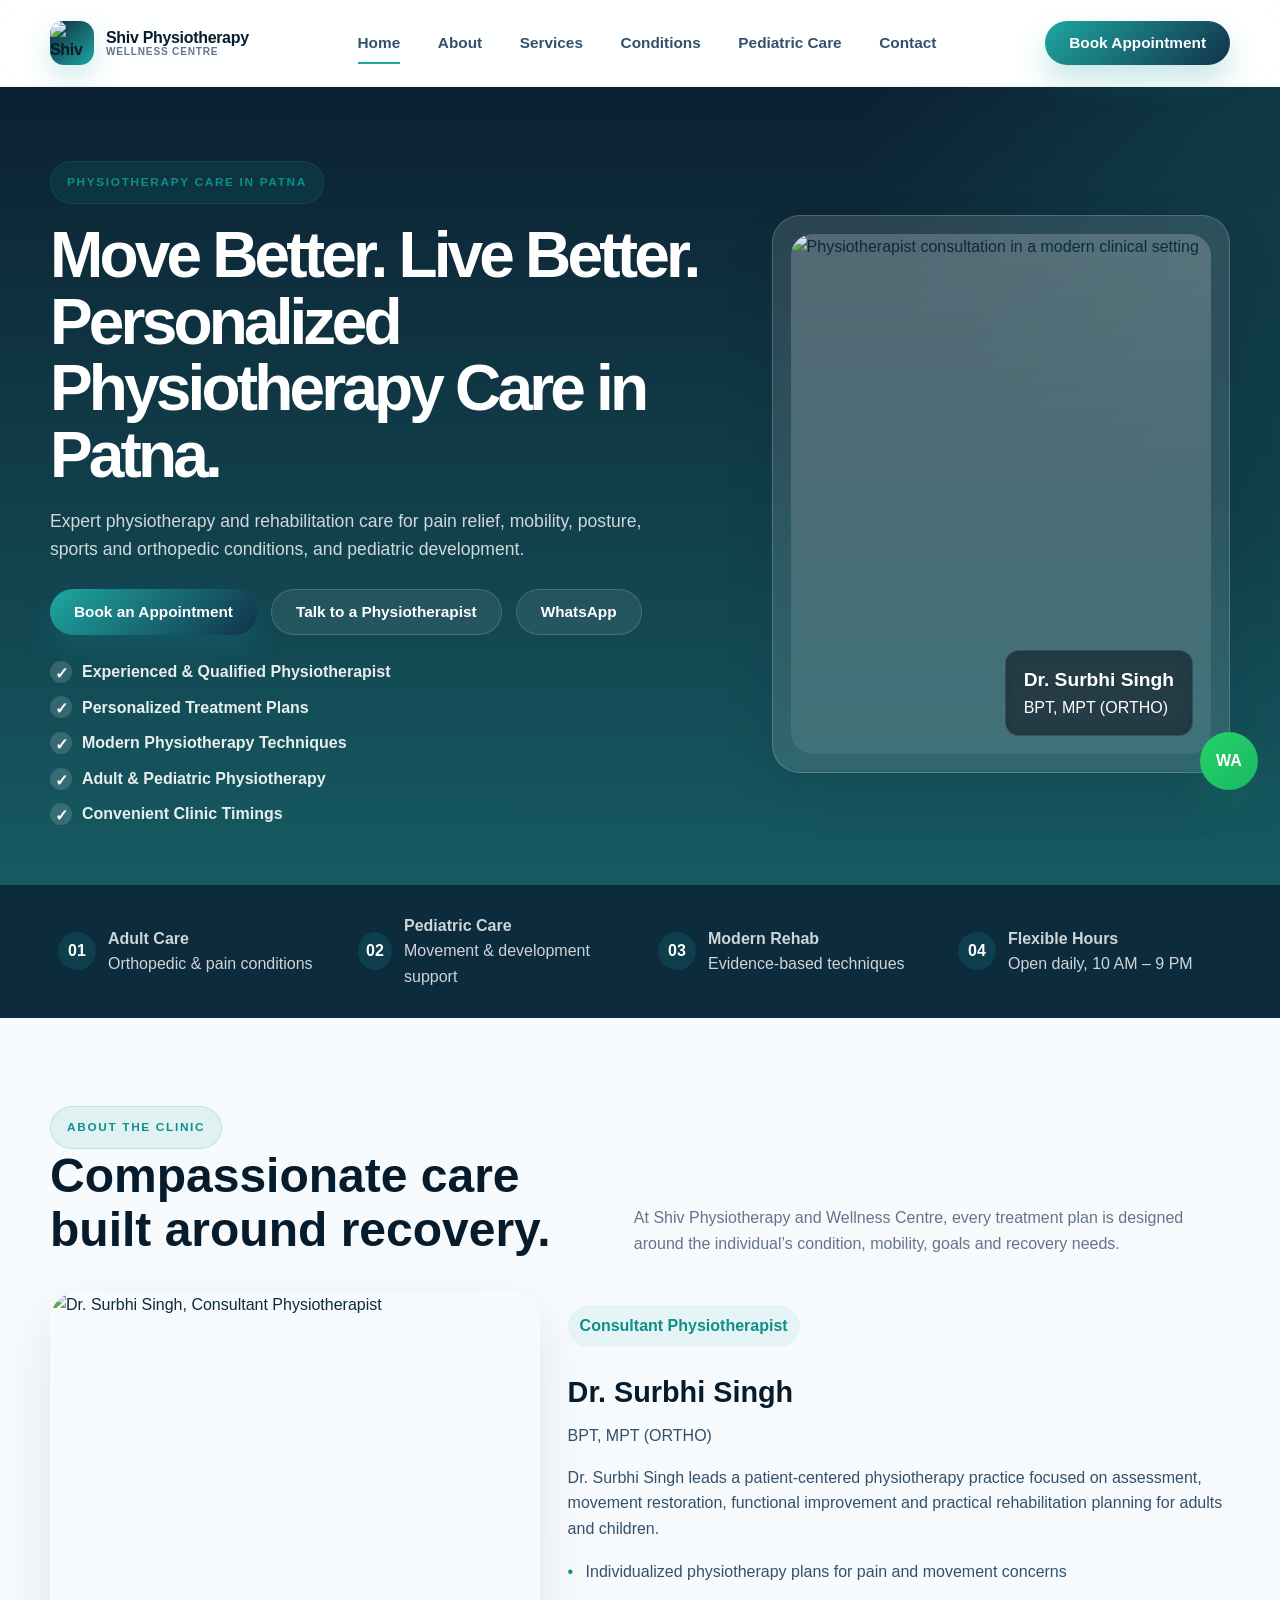
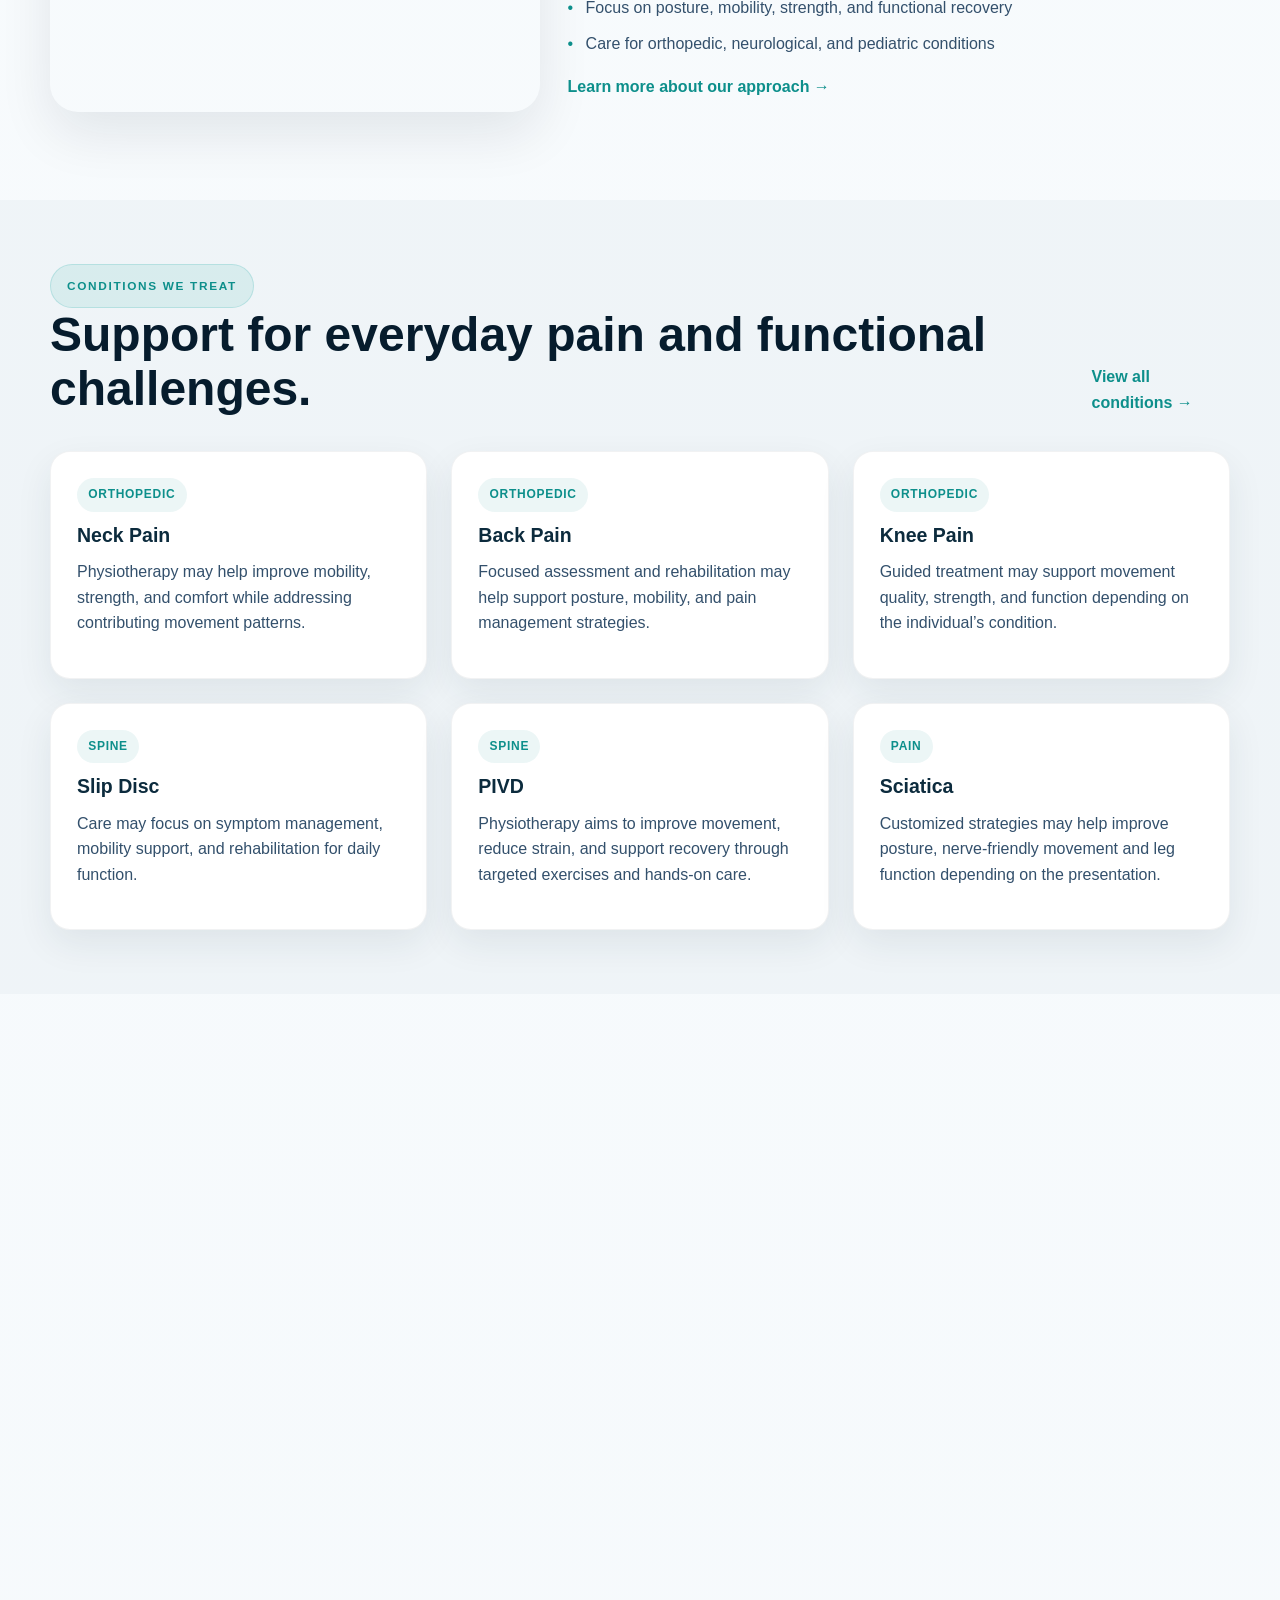
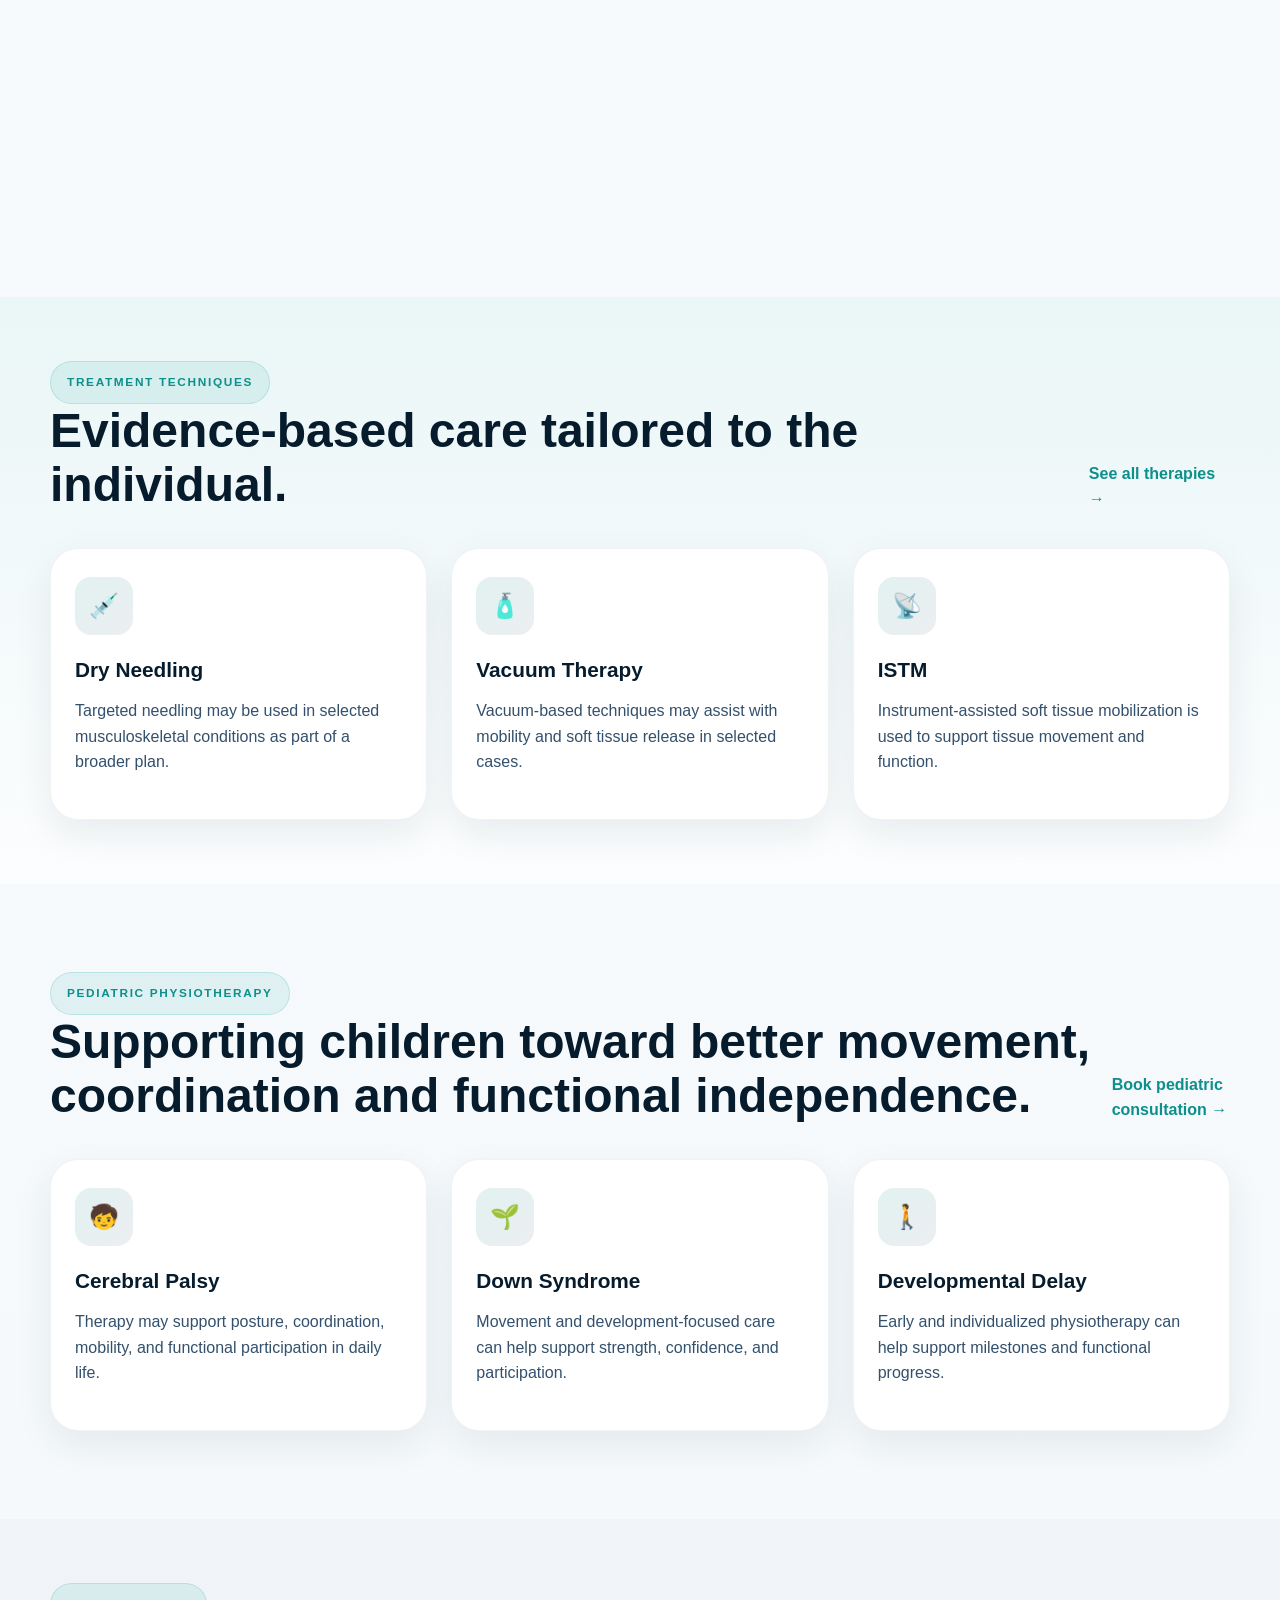
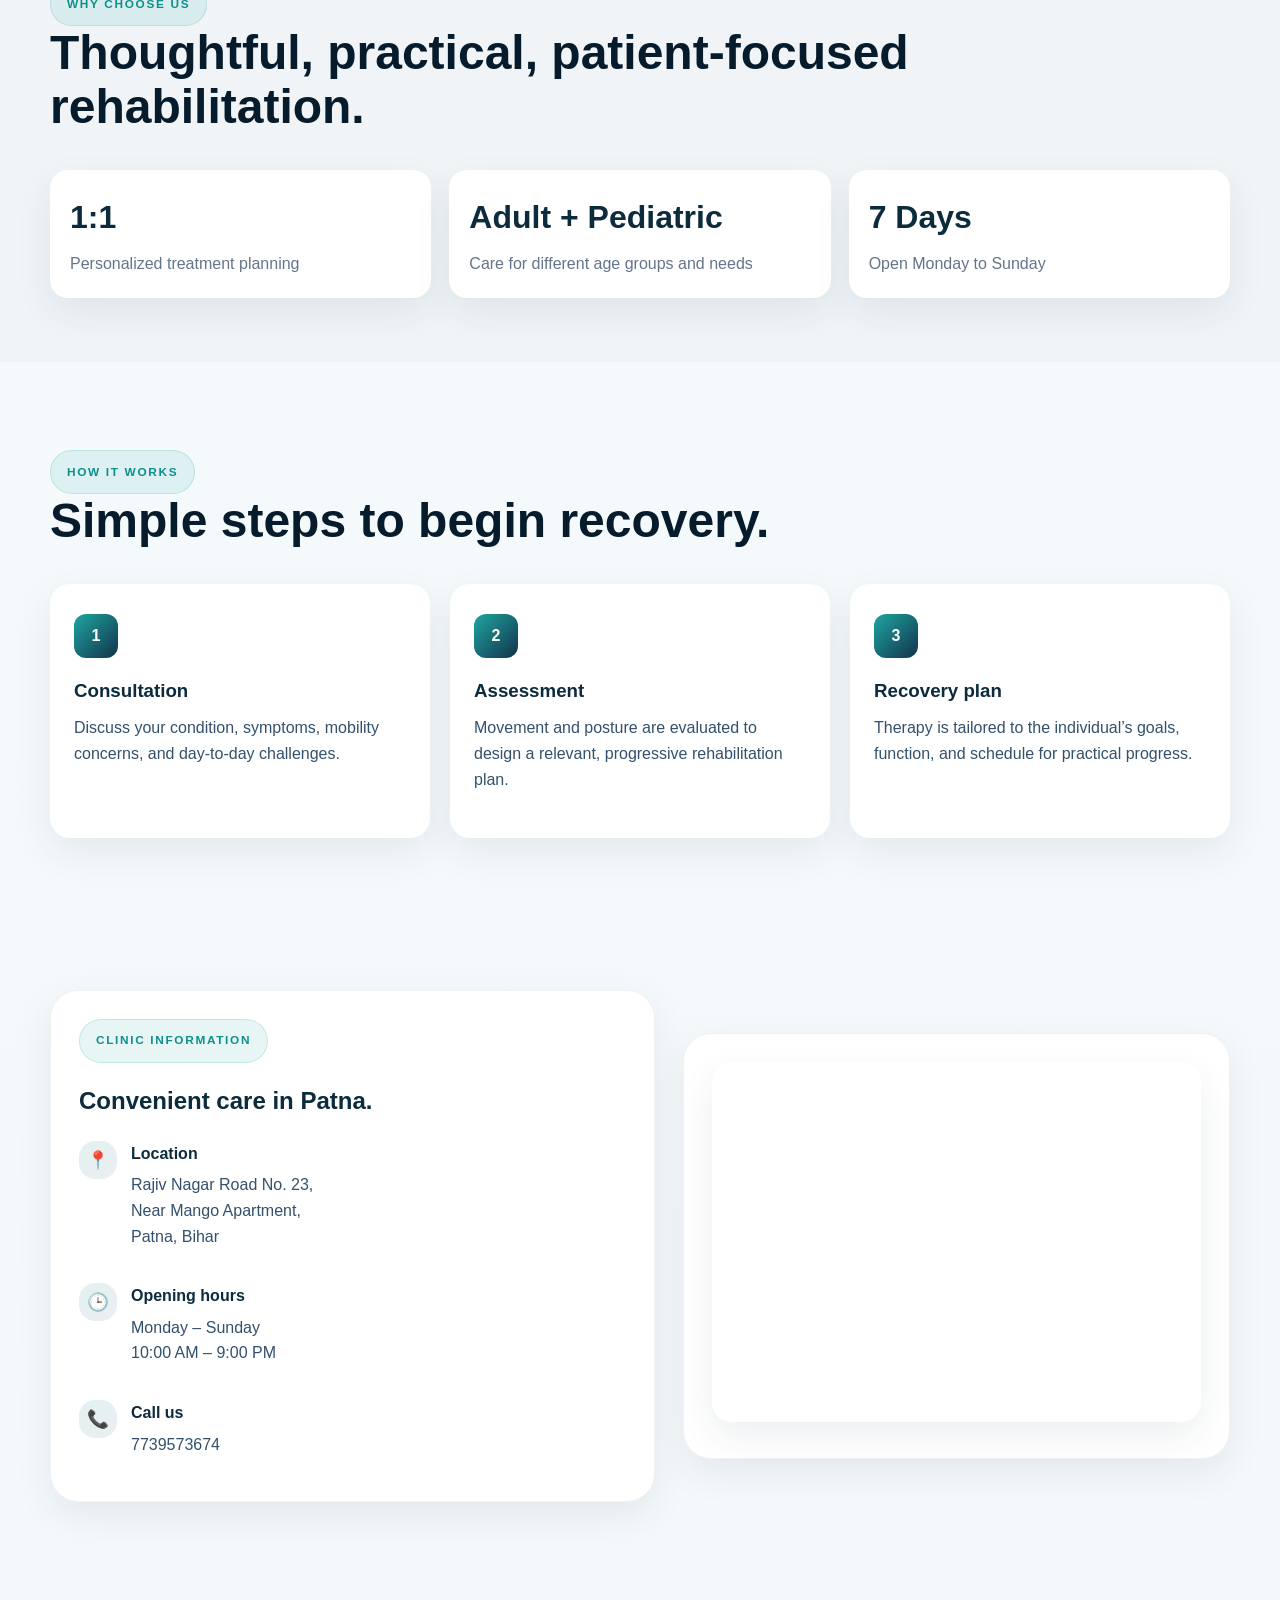
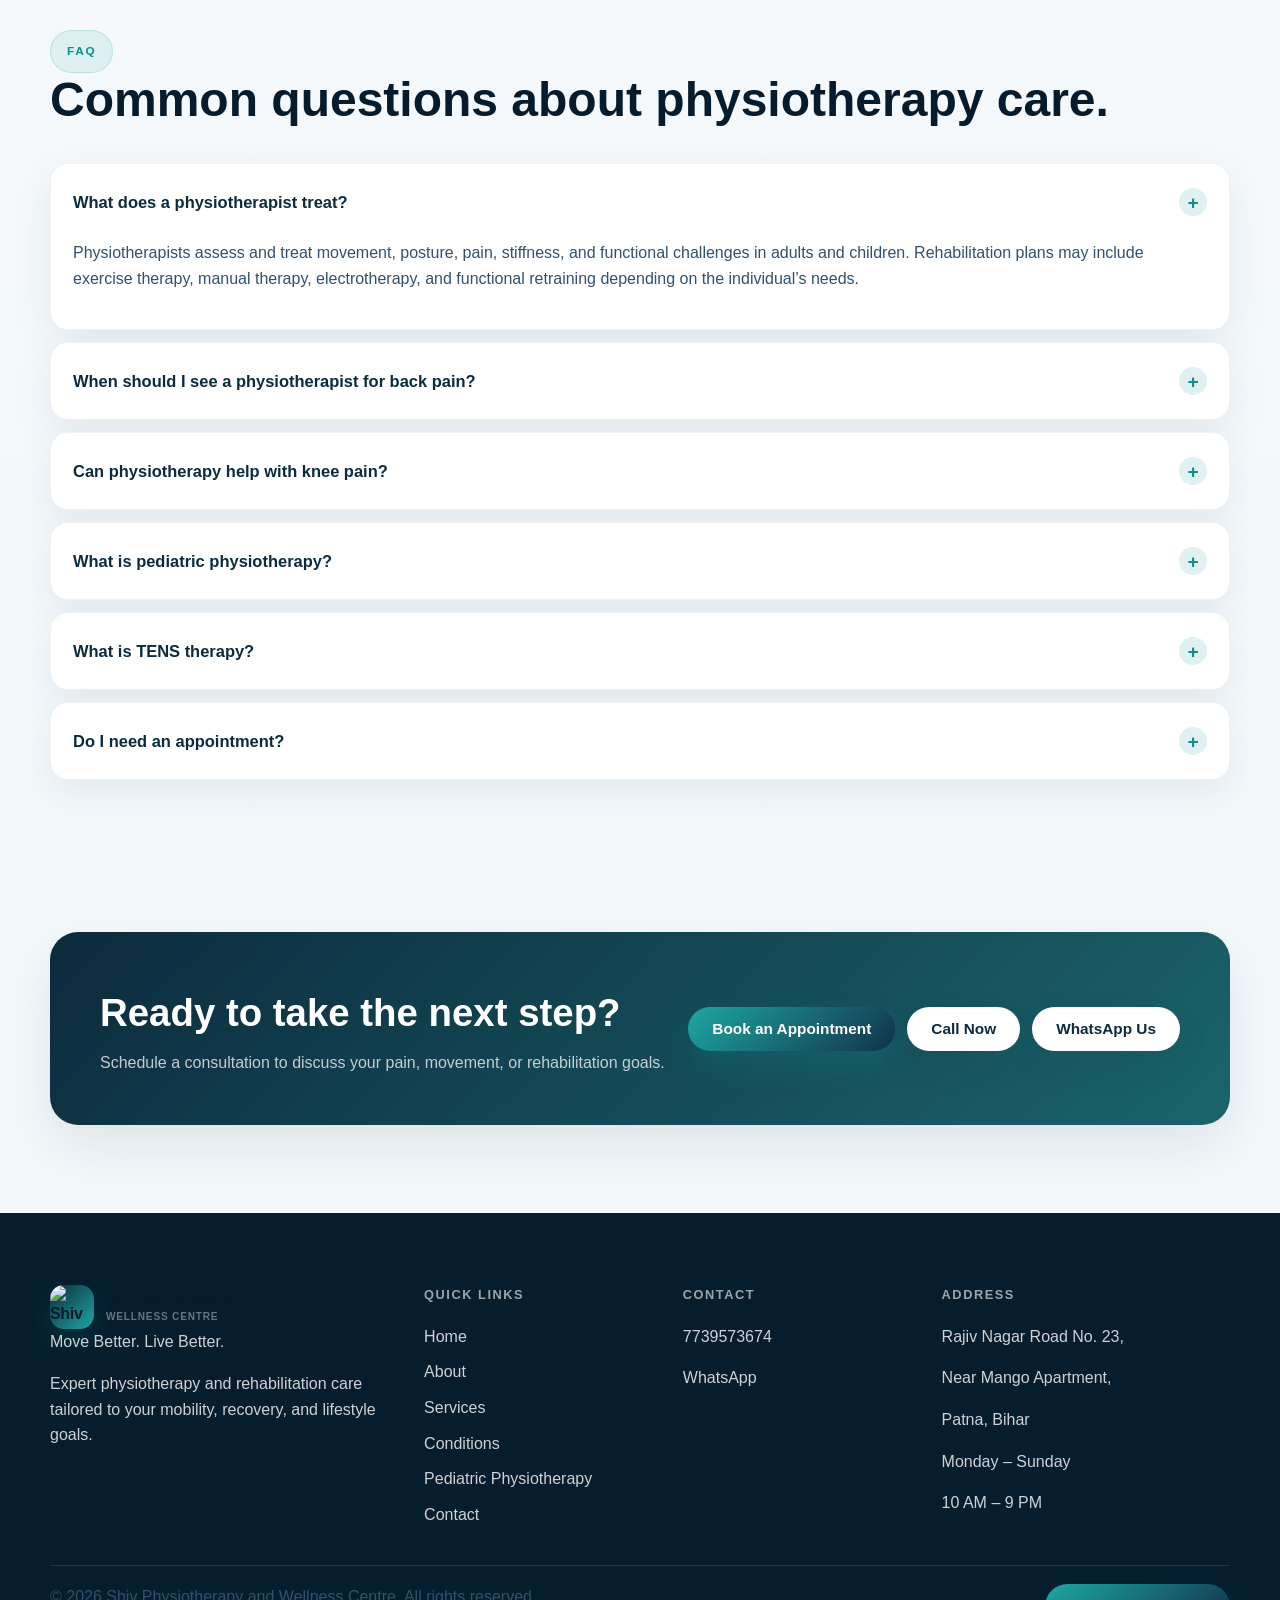
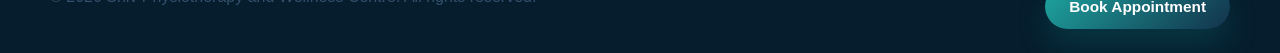
==== index.html @ 8a75f355 "done" ====
<!doctype html>
<html lang="en">
  <head>
    <meta charset="UTF-8" />
    <meta name="viewport" content="width=device-width, initial-scale=1.0" />
    <title>Shiv Physiotherapy and Wellness Centre | Physiotherapist in Patna</title>
    <meta name="description" content="Shiv Physiotherapy and Wellness Centre in Patna offers expert physiotherapy care for pain relief, mobility, posture, orthopedic and pediatric rehabilitation with personalized treatment plans." />
    <meta name="keywords" content="Physiotherapist in Patna, physiotherapy clinic in Patna, physiotherapist near Rajiv Nagar Patna, physiotherapy treatment in Patna, back pain physiotherapy Patna, neck pain physiotherapy Patna, knee pain physiotherapy Patna, pediatric physiotherapy Patna" />
    <link rel="canonical" href="https://shivphysiotherapypatna.com/" />
    <meta property="og:type" content="website" />
    <meta property="og:title" content="Shiv Physiotherapy and Wellness Centre | Physiotherapist in Patna" />
    <meta property="og:description" content="Expert physiotherapy and rehabilitation care for pain relief, mobility, posture, sports and orthopedic conditions, and pediatric development in Patna." />
    <meta property="og:url" content="https://shivphysiotherapypatna.com/" />
    <meta property="og:image" content="https://images.unsplash.com/photo-1576091160550-2173dba999ef?auto=format&fit=crop&w=1200&q=80" />
    <meta name="twitter:card" content="summary_large_image" />
    <meta name="twitter:title" content="Shiv Physiotherapy and Wellness Centre | Physiotherapist in Patna" />
    <meta name="twitter:description" content="Personalized physiotherapy and rehabilitation care for adult and pediatric patients in Patna." />
    <meta name="twitter:image" content="https://images.unsplash.com/photo-1576091160550-2173dba999ef?auto=format&fit=crop&w=1200&q=80" />
    <meta name="robots" content="index, follow" />
    <link rel="stylesheet" href="styles.css" />
  </head>
  <body>
    <header class="site-header">
      <div class="container nav">
        <a href="/" class="brand" aria-label="Shiv Physiotherapy and Wellness Centre home">
          <img src="http://127.0.0.1:8000/images/logo.png" alt="Shiv Physiotherapy and Wellness Centre logo" class="brand-mark" />
          <span class="brand-text">
            <span>Shiv Physiotherapy</span>
            <small>Wellness Centre</small>
          </span>
        </a>

        <nav class="main-nav" aria-label="Main navigation">
          <a href="/" class="nav-link active">Home</a>
          <a href="/about.html" class="nav-link">About</a>
          <a href="/services.html" class="nav-link">Services</a>
          <a href="/conditions.html" class="nav-link">Conditions</a>
          <a href="/pediatric-physiotherapy.html" class="nav-link">Pediatric Care</a>
          <a href="/contact.html" class="nav-link">Contact</a>
        </nav>

        <div class="nav-actions">
          <a class="btn btn-primary" href="/book-appointment.html">Book Appointment</a>
          <button class="nav-toggle" type="button" aria-label="Toggle menu" aria-expanded="false">☰</button>
        </div>
      </div>
    </header>

    <main>
      <section class="hero" aria-label="Hero section">
        <div class="container hero-inner">
          <div class="hero-copy reveal">
            <span class="eyebrow">Physiotherapy care in Patna</span>
            <h1>Move Better. Live Better.<br />Personalized Physiotherapy Care in Patna.</h1>
            <p>Expert physiotherapy and rehabilitation care for pain relief, mobility, posture, sports and orthopedic conditions, and pediatric development.</p>
            <div class="hero-actions">
              <a class="btn btn-primary" href="/book-appointment.html">Book an Appointment</a>
              <a class="btn btn-secondary" href="tel:+917739573674">Talk to a Physiotherapist</a>
              <a class="btn btn-secondary" href="https://wa.me/917739573674?text=Hello%2C%20I%20would%20like%20to%20book%20a%20physiotherapy%20appointment%20at%20Shiv%20Physiotherapy%20and%20Wellness%20Centre." target="_blank" rel="noreferrer">WhatsApp</a>
            </div>

            <div class="check-list" aria-label="Practice benefits">
              <div class="check-item">Experienced &amp; Qualified Physiotherapist</div>
              <div class="check-item">Personalized Treatment Plans</div>
              <div class="check-item">Modern Physiotherapy Techniques</div>
              <div class="check-item">Adult &amp; Pediatric Physiotherapy</div>
              <div class="check-item">Convenient Clinic Timings</div>
            </div>
          </div>

          <div class="hero-card reveal">
            <div class="doctor-visual">
              <img src="http://127.0.0.1:8000/images/dr-surbhi-singh.png" alt="Physiotherapist consultation in a modern clinical setting" />
              <div class="glass-badge">
                <strong>Dr. Surbhi Singh</strong>
                <span>BPT, MPT (ORTHO)</span>
              </div>
            </div>
          </div>
        </div>
      </section>

      <div class="feature-strip">
        <div class="container feature-strip-inner">
          <div class="feature-box">
            <div class="icon">01</div>
            <div><strong>Adult Care</strong><br />Orthopedic &amp; pain conditions</div>
          </div>
          <div class="feature-box">
            <div class="icon">02</div>
            <div><strong>Pediatric Care</strong><br />Movement &amp; development support</div>
          </div>
          <div class="feature-box">
            <div class="icon">03</div>
            <div><strong>Modern Rehab</strong><br />Evidence-based techniques</div>
          </div>
          <div class="feature-box">
            <div class="icon">04</div>
            <div><strong>Flexible Hours</strong><br />Open daily, 10 AM – 9 PM</div>
          </div>
        </div>
      </div>

      <section class="section">
        <div class="container">
          <div class="section-head reveal">
            <div>
              <span class="eyebrow">About the clinic</span>
              <h2>Compassionate care built around recovery.</h2>
            </div>
            <p>At Shiv Physiotherapy and Wellness Centre, every treatment plan is designed around the individual’s condition, mobility, goals and recovery needs.</p>
          </div>

          <div class="doctor-brief reveal">
            <div class="doctor-photo">
              <img src="http://127.0.0.1:8000/images/shurbhi.jpeg?auto=format&fit=crop&w=900&q=80" alt="Dr. Surbhi Singh, Consultant Physiotherapist" />
            </div>
            <div class="doctor-copy">
              <span class="cred-pill">Consultant Physiotherapist</span>
              <h3>Dr. Surbhi Singh</h3>
              <p>BPT, MPT (ORTHO)</p>
              <p>Dr. Surbhi Singh leads a patient-centered physiotherapy practice focused on assessment, movement restoration, functional improvement and practical rehabilitation planning for adults and children.</p>
              <ul class="meta-list">
                <li>Individualized physiotherapy plans for pain and movement concerns</li>
                <li>Focus on posture, mobility, strength, and functional recovery</li>
                <li>Care for orthopedic, neurological, and pediatric conditions</li>
              </ul>
              <a class="inline-cta" href="/about.html">Learn more about our approach →</a>
            </div>
          </div>
        </div>
      </section>

      <section class="section-sm" style="background: rgba(233, 241, 245, 0.55);">
        <div class="container">
          <div class="section-head reveal">
            <div>
              <span class="eyebrow">Conditions we treat</span>
              <h2>Support for everyday pain and functional challenges.</h2>
            </div>
            <a class="inline-cta" href="/conditions.html">View all conditions →</a>
          </div>

          <div class="condition-grid reveal">
            <article class="condition-card">
              <span class="tag">Orthopedic</span>
              <h3>Neck Pain</h3>
              <p>Physiotherapy may help improve mobility, strength, and comfort while addressing contributing movement patterns.</p>
            </article>
            <article class="condition-card">
              <span class="tag">Orthopedic</span>
              <h3>Back Pain</h3>
              <p>Focused assessment and rehabilitation may help support posture, mobility, and pain management strategies.</p>
            </article>
            <article class="condition-card">
              <span class="tag">Orthopedic</span>
              <h3>Knee Pain</h3>
              <p>Guided treatment may support movement quality, strength, and function depending on the individual’s condition.</p>
            </article>
            <article class="condition-card">
              <span class="tag">Spine</span>
              <h3>Slip Disc</h3>
              <p>Care may focus on symptom management, mobility support, and rehabilitation for daily function.</p>
            </article>
            <article class="condition-card">
              <span class="tag">Spine</span>
              <h3>PIVD</h3>
              <p>Physiotherapy aims to improve movement, reduce strain, and support recovery through targeted exercises and hands-on care.</p>
            </article>
            <article class="condition-card">
              <span class="tag">Pain</span>
              <h3>Sciatica</h3>
              <p>Customized strategies may help improve posture, nerve-friendly movement and leg function depending on the presentation.</p>
            </article>
          </div>
        </div>
      </section>

      <section class="section">
        <div class="container">
          <div class="section-head reveal">
            <div>
              <span class="eyebrow">Our services</span>
              <h2>Restorative treatment for better movement.</h2>
            </div>
            <a class="inline-cta" href="/services.html">Explore services →</a>
          </div>

          <div class="service-grid reveal">
            <article class="card">
              <div class="icon-box">👐</div>
              <h3>Manual Therapy</h3>
              <p>Hands-on techniques to support mobility, tissue quality, and movement comfort.</p>
              <a class="inline-cta" href="/book-appointment.html">Book Appointment →</a>
            </article>
            <article class="card">
              <div class="icon-box">⚡</div>
              <h3>Electro Therapy</h3>
              <p>Therapeutic electrical stimulation may be used to support muscle activation and recovery planning.</p>
              <a class="inline-cta" href="/book-appointment.html">Book Appointment →</a>
            </article>
            <article class="card">
              <div class="icon-box">🔁</div>
              <h3>TENS</h3>
              <p>Transcutaneous electrical nerve stimulation may be used as part of pain management strategies.</p>
              <a class="inline-cta" href="/book-appointment.html">Book Appointment →</a>
            </article>
            <article class="card">
              <div class="icon-box">🌊</div>
              <h3>Ultrasound Therapy</h3>
              <p>Therapeutic ultrasound is used to support soft tissue healing and mobility in selected cases.</p>
              <a class="inline-cta" href="/book-appointment.html">Book Appointment →</a>
            </article>
            <article class="card">
              <div class="icon-box">🩺</div>
              <h3>Cupping Therapy</h3>
              <p>Traditional therapy may be incorporated where appropriate as part of rehabilitation.</p>
              <a class="inline-cta" href="/book-appointment.html">Book Appointment →</a>
            </article>
            <article class="card">
              <div class="icon-box">🩹</div>
              <h3>Taping</h3>
              <p>Kinesiology or supportive taping may assist with movement control and postural support.</p>
              <a class="inline-cta" href="/book-appointment.html">Book Appointment →</a>
            </article>
          </div>
        </div>
      </section>

      <section class="section-sm" style="background: linear-gradient(180deg, rgba(204, 236, 232, 0.28), rgba(255,255,255,0.7));">
        <div class="container">
          <div class="section-head reveal">
            <div>
              <span class="eyebrow">Treatment techniques</span>
              <h2>Evidence-based care tailored to the individual.</h2>
            </div>
            <a class="inline-cta" href="/treatments.html">See all therapies →</a>
          </div>

          <div class="treatment-grid reveal">
            <article class="card">
              <div class="icon-box">💉</div>
              <h3>Dry Needling</h3>
              <p>Targeted needling may be used in selected musculoskeletal conditions as part of a broader plan.</p>
            </article>
            <article class="card">
              <div class="icon-box">🧴</div>
              <h3>Vacuum Therapy</h3>
              <p>Vacuum-based techniques may assist with mobility and soft tissue release in selected cases.</p>
            </article>
            <article class="card">
              <div class="icon-box">📡</div>
              <h3>ISTM</h3>
              <p>Instrument-assisted soft tissue mobilization is used to support tissue movement and function.</p>
            </article>
          </div>
        </div>
      </section>

      <section class="section">
        <div class="container">
          <div class="section-head reveal">
            <div>
              <span class="eyebrow">Pediatric physiotherapy</span>
              <h2>Supporting children toward better movement, coordination and functional independence.</h2>
            </div>
            <a class="inline-cta" href="/pediatric-physiotherapy.html">Book pediatric consultation →</a>
          </div>

          <div class="pediatric-grid reveal">
            <article class="card">
              <div class="icon-box">🧒</div>
              <h3>Cerebral Palsy</h3>
              <p>Therapy may support posture, coordination, mobility, and functional participation in daily life.</p>
            </article>
            <article class="card">
              <div class="icon-box">🌱</div>
              <h3>Down Syndrome</h3>
              <p>Movement and development-focused care can help support strength, confidence, and participation.</p>
            </article>
            <article class="card">
              <div class="icon-box">🚶</div>
              <h3>Developmental Delay</h3>
              <p>Early and individualized physiotherapy can help support milestones and functional progress.</p>
            </article>
          </div>
        </div>
      </section>

      <section class="section-sm" style="background: rgba(9,28,45,0.02);">
        <div class="container">
          <div class="section-head reveal">
            <div>
              <span class="eyebrow">Why choose us</span>
              <h2>Thoughtful, practical, patient-focused rehabilitation.</h2>
            </div>
          </div>

          <div class="mini-stats reveal">
            <div class="stat-box">
              <strong>1:1</strong>
              <span>Personalized treatment planning</span>
            </div>
            <div class="stat-box">
              <strong>Adult + Pediatric</strong>
              <span>Care for different age groups and needs</span>
            </div>
            <div class="stat-box">
              <strong>7 Days</strong>
              <span>Open Monday to Sunday</span>
            </div>
          </div>
        </div>
      </section>

      <section class="section">
        <div class="container">
          <div class="section-head reveal">
            <div>
              <span class="eyebrow">How it works</span>
              <h2>Simple steps to begin recovery.</h2>
            </div>
          </div>

          <div class="steps reveal">
            <article class="step">
              <div class="step-number">1</div>
              <h3>Consultation</h3>
              <p>Discuss your condition, symptoms, mobility concerns, and day-to-day challenges.</p>
            </article>
            <article class="step">
              <div class="step-number">2</div>
              <h3>Assessment</h3>
              <p>Movement and posture are evaluated to design a relevant, progressive rehabilitation plan.</p>
            </article>
            <article class="step">
              <div class="step-number">3</div>
              <h3>Recovery plan</h3>
              <p>Therapy is tailored to the individual’s goals, function, and schedule for practical progress.</p>
            </article>
          </div>
        </div>
      </section>

      <section class="section-sm">
        <div class="container info-box reveal">
          <div class="info-panel">
            <span class="eyebrow">Clinic information</span>
            <h2>Convenient care in Patna.</h2>
            <div class="info-list">
              <div class="info-row">
                <div class="icon-box">📍</div>
                <div>
                  <h4>Location</h4>
                  <p>Rajiv Nagar Road No. 23,<br />Near Mango Apartment,<br />Patna, Bihar</p>
                </div>
              </div>
              <div class="info-row">
                <div class="icon-box">🕒</div>
                <div>
                  <h4>Opening hours</h4>
                  <p>Monday – Sunday<br />10:00 AM – 9:00 PM</p>
                </div>
              </div>
              <div class="info-row">
                <div class="icon-box">📞</div>
                <div>
                  <h4>Call us</h4>
                  <p><a href="tel:+917739573674">7739573674</a></p>
                </div>
              </div>
            </div>
          </div>

          <div class="contact-panel">
            <iframe class="map-frame" src="https://www.google.com/maps?q=Rajiv%20Nagar%20Road%20No.%2023%20Patna%20Bihar&output=embed" loading="lazy" referrerpolicy="no-referrer-when-downgrade" title="Map to Shiv Physiotherapy and Wellness Centre"></iframe>
          </div>
        </div>
      </section>

      <section class="section-sm">
        <div class="container">
          <div class="section-head reveal">
            <div>
              <span class="eyebrow">FAQ</span>
              <h2>Common questions about physiotherapy care.</h2>
            </div>
          </div>

          <div class="faq reveal" aria-label="Frequently asked questions">
            <div class="faq-item active">
              <button class="faq-question" aria-expanded="true" type="button">
                <span>What does a physiotherapist treat?</span>
                <span class="icon">+</span>
              </button>
              <div class="faq-answer">
                <p>Physiotherapists assess and treat movement, posture, pain, stiffness, and functional challenges in adults and children. Rehabilitation plans may include exercise therapy, manual therapy, electrotherapy, and functional retraining depending on the individual’s needs.</p>
              </div>
            </div>
            <div class="faq-item">
              <button class="faq-question" aria-expanded="false" type="button">
                <span>When should I see a physiotherapist for back pain?</span>
                <span class="icon">+</span>
              </button>
              <div class="faq-answer">
                <p>It may be helpful to seek assessment if back pain is persistent, limiting your movement, affecting sleep, or recurring over time. A clinical evaluation can help identify contributing factors and guide treatment planning.</p>
              </div>
            </div>
            <div class="faq-item">
              <button class="faq-question" aria-expanded="false" type="button">
                <span>Can physiotherapy help with knee pain?</span>
                <span class="icon">+</span>
              </button>
              <div class="faq-answer">
                <p>Physiotherapy may help improve mobility, strength, movement control, and pain management depending on the knee condition and the individual’s activity level.</p>
              </div>
            </div>
            <div class="faq-item">
              <button class="faq-question" aria-expanded="false" type="button">
                <span>What is pediatric physiotherapy?</span>
                <span class="icon">+</span>
              </button>
              <div class="faq-answer">
                <p>Pediatric physiotherapy supports children with movement, posture, coordination, and developmental concerns through age-appropriate rehabilitation and functional goals.</p>
              </div>
            </div>
            <div class="faq-item">
              <button class="faq-question" aria-expanded="false" type="button">
                <span>What is TENS therapy?</span>
                <span class="icon">+</span>
              </button>
              <div class="faq-answer">
                <p>TENS is a form of electrical stimulation used in some pain management plans. It is not a cure, but may be used as part of a broader physiotherapy strategy depending on the individual’s assessment.</p>
              </div>
            </div>
            <div class="faq-item">
              <button class="faq-question" aria-expanded="false" type="button">
                <span>Do I need an appointment?</span>
                <span class="icon">+</span>
              </button>
              <div class="faq-answer">
                <p>Yes, booking in advance is recommended so the clinic can plan suitable time slots and treatment based on your needs.</p>
              </div>
            </div>
          </div>
        </div>
      </section>

      <section class="section">
        <div class="container">
          <div class="cta-panel reveal">
            <div>
              <h3>Ready to take the next step?</h3>
              <p>Schedule a consultation to discuss your pain, movement, or rehabilitation goals.</p>
            </div>
            <div class="actions">
              <a class="btn btn-primary" href="/book-appointment.html">Book an Appointment</a>
              <a class="btn btn-light" href="tel:+917739573674">Call Now</a>
              <a class="btn btn-light" href="https://wa.me/917739573674?text=Hello%2C%20I%20would%20like%20to%20book%20a%20physiotherapy%20appointment%20at%20Shiv%20Physiotherapy%20and%20Wellness%20Centre." target="_blank" rel="noreferrer">WhatsApp Us</a>
            </div>
          </div>
        </div>
      </section>
    </main>

    <footer class="site-footer">
      <div class="container">
        <div class="footer-grid">
          <div class="footer-brand">
            <a href="/" class="brand" aria-label="Shiv Physiotherapy home">
              <img src="http://127.0.0.1:8000/images/logo.png" alt="Shiv Physiotherapy and Wellness Centre logo" class="brand-mark" />
              <span class="brand-text">
                <span>Shiv Physiotherapy</span>
                <small>Wellness Centre</small>
              </span>
            </a>
            <p>Move Better. Live Better.</p>
            <p style="margin-top: 16px;">Expert physiotherapy and rehabilitation care tailored to your mobility, recovery, and lifestyle goals.</p>
          </div>

          <div>
            <div class="footer-title">Quick Links</div>
            <div class="footer-links">
              <a href="/">Home</a>
              <a href="/about.html">About</a>
              <a href="/services.html">Services</a>
              <a href="/conditions.html">Conditions</a>
              <a href="/pediatric-physiotherapy.html">Pediatric Physiotherapy</a>
              <a href="/contact.html">Contact</a>
            </div>
          </div>

          <div>
            <div class="footer-title">Contact</div>
            <div class="footer-contact">
              <p><a href="tel:+917739573674">7739573674</a></p>
              <p><a href="https://wa.me/917739573674?text=Hello%2C%20I%20would%20like%20to%20book%20a%20physiotherapy%20appointment%20at%20Shiv%20Physiotherapy%20and%20Wellness%20Centre." target="_blank" rel="noreferrer">WhatsApp</a></p>
            </div>
          </div>

          <div>
            <div class="footer-title">Address</div>
            <div class="footer-contact">
              <p>Rajiv Nagar Road No. 23,</p>
              <p>Near Mango Apartment,</p>
              <p>Patna, Bihar</p>
              <p>Monday – Sunday</p>
              <p>10 AM – 9 PM</p>
            </div>
          </div>
        </div>

        <div class="footer-bottom">
          <p>© <span id="year"></span> Shiv Physiotherapy and Wellness Centre. All rights reserved.</p>
          <a class="btn btn-primary" href="/book-appointment.html">Book Appointment</a>
        </div>
    
      </div>
    </footer>

    <a class="floating-whatsapp" href="https://wa.me/917739573674?text=Hello%2C%20I%20would%20like%20to%20book%20a%20physiotherapy%20appointment%20at%20Shiv%20Physiotherapy%20and%20Wellness%20Centre." target="_blank" rel="noreferrer" aria-label="Chat on WhatsApp">WA</a>
    <button class="back-to-top" type="button" aria-label="Back to top">↑</button>

    <div class="mobile-cta-bar" aria-label="Quick actions">
      <a class="mobile-cta call" href="tel:+917739573674">Call Now</a>
      <a class="mobile-cta whatsapp" href="https://wa.me/917739573674?text=Hello%2C%20I%20would%20like%20to%20book%20a%20physiotherapy%20appointment%20at%20Shiv%20Physiotherapy%20and%20Wellness%20Centre." target="_blank" rel="noreferrer">WhatsApp</a>
      <a class="mobile-cta book" href="/book-appointment.html">Book</a>
    </div>

    <script type="application/ld+json">
      {
        "@context": "https://schema.org",
        "@type": "MedicalBusiness",
        "name": "Shiv Physiotherapy and Wellness Centre",
        "description": "Physiotherapy and rehabilitation clinic in Patna offering adult and pediatric care for musculoskeletal, neurological, and orthopedic needs.",
        "telephone": "+91-7739573674",
        "url": "https://shivphysiotherapypatna.com/",
        "image": "https://images.unsplash.com/photo-1576091160550-2173dba999ef?auto=format&fit=crop&w=1200&q=80",
        "address": {
          "@type": "PostalAddress",
          "streetAddress": "Rajiv Nagar Road No. 23, Near Mango Apartment",
          "addressLocality": "Patna",
          "addressRegion": "Bihar",
          "addressCountry": "IN"
        },
        "openingHours": [
          "Mo-Su 10:00-21:00"
        ],
        "medicalSpecialty": [
          "Physiotherapy",
          "Orthopedics",
          "Pediatrics"
        ],
        "areaServed": "Patna"
      }
    </script>

    <script type="application/ld+json">
      {
        "@context": "https://schema.org",
        "@type": "FAQPage",
        "mainEntity": [
          {
            "@type": "Question",
            "name": "What does a physiotherapist treat?",
            "acceptedAnswer": {
              "@type": "Answer",
              "text": "Physiotherapists assess and treat movement, posture, pain, stiffness, and functional challenges in adults and children. Rehabilitation plans may include exercise therapy, manual therapy, electrotherapy, and functional retraining depending on the individual’s needs."
            }
          },
          {
            "@type": "Question",
            "name": "When should I see a physiotherapist for back pain?",
            "acceptedAnswer": {
              "@type": "Answer",
              "text": "It may be helpful to seek assessment if back pain is persistent, limiting your movement, affecting sleep, or recurring over time. A clinical evaluation can help identify contributing factors and guide treatment planning."
            }
          },
          {
            "@type": "Question",
            "name": "Can physiotherapy help with knee pain?",
            "acceptedAnswer": {
              "@type": "Answer",
              "text": "Physiotherapy may help improve mobility, strength, movement control, and pain management depending on the knee condition and the individual’s activity level."
            }
          }
        ]
      }
    </script>

    <script src="script.js"></script>
  </body>
</html>
---- styles.css ----
:root {
  --navy-950: #061c2d;
  --navy-900: #0c2b3d;
  --navy-800: #12324b;
  --teal-700: #0d8f8b;
  --teal-600: #1ea7a1;
  --green-500: #1b9d7a;
  --green-100: #e6f7f2;
  --accent-500: #f7b267;
  --warm-100: #fff5ec;
  --slate-100: #f3f7fb;
  --slate-200: #e8edf4;
  --slate-300: #ccd8e4;
  --slate-500: #64748b;
  --slate-700: #33506c;
  --white: #ffffff;
  --shadow-soft: 0 22px 54px rgba(9, 26, 40, 0.09);
  --shadow-card: 0 14px 36px rgba(25, 49, 68, 0.08);
  --radius-lg: 28px;
  --radius-md: 18px;
  --radius-sm: 12px;
  --container: 1180px;
}

* { box-sizing: border-box; }

html {
  scroll-behavior: smooth;
}

body {
  margin: 0;
  font-family: "Segoe UI", Arial, sans-serif;
  background: linear-gradient(180deg, #f8fbfd 0%, #f3f8fb 100%);
  color: var(--navy-900);
  line-height: 1.6;
}

a {
  color: inherit;
  text-decoration: none;
}

img {
  max-width: 100%;
  display: block;
}

button,
input,
textarea,
select {
  font: inherit;
}

p {
  margin: 0 0 1rem;
  color: var(--slate-700);
}

ul {
  margin: 0;
  padding: 0;
  list-style: none;
}

.container {
  width: min(var(--container), calc(100% - 32px));
  margin: 0 auto;
}

.section {
  padding: 88px 0;
}

.section-sm {
  padding: 64px 0;
}

.eyebrow {
  display: inline-flex;
  align-items: center;
  gap: 10px;
  font-size: 0.74rem;
  letter-spacing: 0.14em;
  text-transform: uppercase;
  font-weight: 700;
  color: var(--teal-700);
  background: rgba(21, 167, 161, 0.1);
  border: 1px solid rgba(21, 167, 161, 0.18);
  padding: 0.7rem 1rem;
  border-radius: 999px;
}

.section-head {
  display: flex;
  justify-content: space-between;
  align-items: end;
  gap: 20px;
  margin-bottom: 36px;
}

.section-head h2 {
  margin: 0;
  font-size: clamp(2rem, 4vw, 3rem);
  line-height: 1.12;
  color: var(--navy-950);
}

.section-head p {
  max-width: 620px;
  margin: 0;
  color: var(--slate-500);
}

.grid-2,
.grid-3,
.grid-4 {
  display: grid;
  gap: 24px;
}

.grid-2 {
  grid-template-columns: repeat(2, minmax(0, 1fr));
}

.grid-3 {
  grid-template-columns: repeat(3, minmax(0, 1fr));
}

.grid-4 {
  grid-template-columns: repeat(4, minmax(0, 1fr));
}

.btn {
  display: inline-flex;
  align-items: center;
  justify-content: center;
  gap: 10px;
  border: 0;
  border-radius: 999px;
  padding: 0.9rem 1.5rem;
  font-weight: 700;
  font-size: 0.96rem;
  line-height: 1;
  cursor: pointer;
  transition: transform 0.2s ease, box-shadow 0.2s ease, background 0.2s ease;
}

.btn:hover,
.btn:focus-visible {
  transform: translateY(-1px);
}

.btn-primary {
  background: linear-gradient(135deg, var(--teal-600), var(--navy-800));
  color: var(--white);
  box-shadow: 0 16px 30px rgba(13, 143, 139, 0.22);
}

.btn-secondary {
  background: rgba(255,255,255, 0.08);
  border: 1px solid rgba(255,255,255,0.15);
  color: var(--white);
}

.btn-light {
  background: var(--white);
  color: var(--navy-900);
  box-shadow: var(--shadow-card);
}

.btn-ghost {
  background: #edf9f7;
  color: var(--teal-700);
}

.site-header {
  position: sticky;
  top: 0;
  z-index: 1000;
  background: rgba(255,255,255,0.82);
  backdrop-filter: blur(16px);
  border-bottom: 1px solid rgba(17, 35, 52, 0.05);
}

.nav {
  display: flex;
  align-items: center;
  justify-content: space-between;
  min-height: 86px;
  gap: 20px;
}

.brand {
  display: inline-flex;
  align-items: center;
  gap: 12px;
  font-weight: 800;
  color: var(--navy-950);
  letter-spacing: -0.02em;
}

.brand-mark {
  width: 44px;
  height: 44px;
  border-radius: 14px;
  object-fit: cover;
  display: block;
  background: linear-gradient(135deg, var(--navy-900), var(--teal-600));
  box-shadow: 0 12px 28px rgba(13, 143, 139, 0.18);
}

.brand-text {
  display: flex;
  flex-direction: column;
  line-height: 1.1;
}

.brand-text small {
  font-size: 0.63rem;
  font-weight: 700;
  color: var(--slate-500);
  letter-spacing: 0.08em;
  text-transform: uppercase;
}

.main-nav {
  display: flex;
  align-items: center;
  gap: 12px;
}

.nav-link {
  position: relative;
  padding: 0.8rem 0.8rem;
  font-size: 0.96rem;
  color: var(--slate-700);
  font-weight: 600;
}

.nav-link::after {
  content: "";
  position: absolute;
  left: 0.8rem;
  right: 0.8rem;
  bottom: 0.25rem;
  height: 2px;
  background: var(--teal-600);
  transform: scaleX(0);
  transform-origin: center;
  transition: transform 0.2s ease;
}

.nav-link:hover::after,
.nav-link:focus-visible::after,
.nav-link.active::after {
  transform: scaleX(1);
}

.nav-actions {
  display: flex;
  align-items: center;
  gap: 12px;
}

.nav-toggle {
  display: none;
  border: 1px solid var(--slate-200);
  background: var(--white);
  color: var(--navy-900);
  width: 42px;
  height: 42px;
  border-radius: 12px;
  cursor: pointer;
}

.hero {
  position: relative;
  overflow: hidden;
  padding: 74px 0 58px;
  background:
    radial-gradient(circle at top right, rgba(30, 167, 161, 0.18), transparent 28%),
    linear-gradient(180deg, rgba(7, 28, 45, 0.98), rgba(13, 84, 92, 0.96));
}

.hero::before {
  content: "";
  position: absolute;
  inset: 0;
  background: url('https://images.unsplash.com/photo-1576091160550-2173dba999ef?...') center/cover no-repeat;
  opacity: 0.14;
}

.hero-inner {
  position: relative;
  display: grid;
  grid-template-columns: 1.2fr 0.8fr;
  gap: 34px;
  align-items: center;
}

.hero-copy {
  position: relative;
  z-index: 1;
  color: var(--white);
}

.hero-copy h1 {
  margin: 18px 0 18px;
  font-size: clamp(2.5rem, 5vw, 5rem);
  line-height: 1.04;
  letter-spacing: -0.06em;
}

.hero-copy p {
  max-width: 640px;
  font-size: 1.1rem;
  color: rgba(255,255,255,0.8);
}

.hero-actions {
  display: flex;
  flex-wrap: wrap;
  gap: 14px;
  margin-top: 26px;
}

.hero-badges {
  margin-top: 26px;
  display: grid;
  grid-template-columns: repeat(2, minmax(0, 1fr));
  gap: 14px;
  max-width: 520px;
}

.check-list {
  display: grid;
  gap: 10px;
  margin-top: 24px;
}

.check-item {
  display: flex;
  align-items: center;
  gap: 10px;
  color: rgba(255,255,255,0.9);
  font-weight: 600;
}

.check-item::before {
  content: "✓";
  display: inline-grid;
  place-items: center;
  width: 22px;
  height: 22px;
  border-radius: 50%;
  background: rgba(255,255,255,0.15);
  color: var(--white);
}

.hero-card {
  position: relative;
  z-index: 1;
  background: rgba(255,255,255,0.12);
  border: 1px solid rgba(255,255,255,0.18);
  border-radius: var(--radius-lg);
  padding: 18px;
  backdrop-filter: blur(8px);
  box-shadow: var(--shadow-soft);
}

.doctor-visual {
  position: relative;
  overflow: hidden;
  border-radius: 22px;
  background: linear-gradient(180deg, rgba(255,255,255,0.2), rgba(255,255,255,0.08));
}

.doctor-visual img {
  width: 100%;
  height: 520px;
  object-fit: cover;
}

.glass-badge {
  position: absolute;
  right: 18px;
  bottom: 18px;
  background: rgba(9, 27, 36, 0.7);
  border: 1px solid rgba(255,255,255,0.12);
  color: var(--white);
  padding: 14px 18px;
  border-radius: 14px;
  backdrop-filter: blur(8px);
}

.glass-badge strong {
  display: block;
  font-size: 1.2rem;
}

.feature-strip {
  background: var(--navy-900);
  color: var(--white);
  padding: 18px 0;
}

.feature-strip-inner {
  display: grid;
  grid-template-columns: repeat(4, minmax(0, 1fr));
  gap: 20px;
}

.feature-box {
  display: flex;
  align-items: center;
  gap: 12px;
  padding: 10px 8px;
  color: rgba(255,255,255,0.8);
}

.feature-box .icon {
  width: 38px;
  height: 38px;
  border-radius: 50%;
  background: rgba(21,167,161,0.16);
  display: grid;
  place-items: center;
  font-weight: 700;
  color: var(--white);
}

.card {
  background: var(--white);
  border: 1px solid rgba(17, 35, 52, 0.06);
  border-radius: var(--radius-lg);
  padding: 28px 24px;
  box-shadow: var(--shadow-card);
  transition: transform 0.2s ease, box-shadow 0.2s ease;
}

.card:hover {
  transform: translateY(-4px);
  box-shadow: 0 22px 48px rgba(11, 34, 49, 0.12);
}

.icon-box {
  width: 58px;
  height: 58px;
  border-radius: 16px;
  display: grid;
  place-items: center;
  font-size: 1.5rem;
  background: linear-gradient(135deg, rgba(13, 143, 139, 0.12), rgba(12, 43, 61, 0.08));
  color: var(--teal-700);
  margin-bottom: 18px;
}

.card h3 {
  margin: 0 0 12px;
  font-size: 1.3rem;
  color: var(--navy-950);
}

.card p {
  margin-bottom: 16px;
}

.meta-list {
  display: grid;
  gap: 10px;
  color: var(--slate-700);
  margin: 18px 0 18px;
}

.meta-list li {
  position: relative;
  padding-left: 18px;
}

.meta-list li::before {
  content: "•";
  position: absolute;
  left: 0;
  color: var(--teal-700);
}

.inline-cta {
  display: inline-flex;
  align-items: center;
  gap: 8px;
  color: var(--teal-700);
  font-weight: 700;
}

.doctor-brief {
  display: grid;
  grid-template-columns: 0.85fr 1.15fr;
  gap: 28px;
  align-items: center;
}

.doctor-photo {
  overflow: hidden;
  border-radius: var(--radius-lg);
  box-shadow: var(--shadow-soft);
}

.doctor-photo img {
  width: 100%;
  height: 100%;
  min-height: 420px;
  object-fit: cover;
}

.doctor-copy {
  padding: 8px 0;
}

.doctor-copy h3 {
  margin: 10px 0 8px;
  font-size: clamp(1.8rem, 2.2vw, 2.5rem);
  color: var(--navy-950);
}

.cred-pill {
  display: inline-flex;
  padding: 8px 12px;
  border-radius: 999px;
  background: rgba(30, 167, 161, 0.08);
  color: var(--teal-700);
  font-weight: 700;
  margin-bottom: 12px;
}

.condition-grid,
.service-grid,
.treatment-grid,
.pediatric-grid {
  display: grid;
  gap: 24px;
}

.service-grid,
.pediatric-grid,
.treatment-grid {
  grid-template-columns: repeat(3, minmax(0, 1fr));
}

.condition-grid {
  grid-template-columns: repeat(3, minmax(0, 1fr));
}

.condition-card {
  background: var(--white);
  border: 1px solid rgba(17, 35, 52, 0.06);
  border-radius: 20px;
  padding: 26px;
  box-shadow: var(--shadow-card);
  transition: transform 0.2s ease;
}

.condition-card:hover {
  transform: translateY(-4px);
}

.condition-card h3 {
  margin: 0 0 8px;
  font-size: 1.22rem;
}

.condition-card .tag {
  display: inline-block;
  margin-bottom: 8px;
  padding: 0.45rem 0.7rem;
  border-radius: 999px;
  background: rgba(13, 143, 139, 0.08);
  color: var(--teal-700);
  font-size: 0.75rem;
  font-weight: 800;
  letter-spacing: 0.06em;
  text-transform: uppercase;
}

.ribbons {
  display: flex;
  flex-wrap: wrap;
  gap: 10px;
  margin-top: 18px;
}

.ribbon {
  padding: 0.5rem 0.8rem;
  border-radius: 999px;
  font-size: 0.72rem;
  font-weight: 700;
  color: var(--navy-800);
  background: #f4f7fa;
}

.site-banner {
  padding: 18px 0 0;
}

.banner-box {
  display: flex;
  justify-content: space-between;
  align-items: center;
  gap: 20px;
  background: linear-gradient(135deg, var(--navy-900), #0e456a);
  color: var(--white);
  border-radius: 24px;
  padding: 24px 28px;
  box-shadow: var(--shadow-soft);
}

.banner-box h3 {
  margin: 0;
  font-size: clamp(1.5rem, 2vw, 2.2rem);
}

.banner-box p {
  margin: 8px 0 0;
  color: rgba(255,255,255,0.76);
}

.mini-stats {
  display: grid;
  grid-template-columns: repeat(3, minmax(0, 1fr));
  gap: 18px;
  margin-top: 24px;
}

.stat-box {
  background: var(--white);
  border-radius: 18px;
  padding: 22px 20px;
  box-shadow: var(--shadow-card);
}

.stat-box strong {
  display: block;
  font-size: 2rem;
  color: var(--navy-900);
  margin-bottom: 8px;
}

.stat-box span {
  color: var(--slate-500);
}

.steps {
  display: grid;
  grid-template-columns: repeat(3, minmax(0, 1fr));
  gap: 20px;
}

.step {
  position: relative;
  background: var(--white);
  border-radius: 20px;
  box-shadow: var(--shadow-card);
  padding: 30px 24px;
}

.step-number {
  display: inline-grid;
  place-items: center;
  width: 44px;
  height: 44px;
  border-radius: 12px;
  background: linear-gradient(135deg, var(--teal-600), var(--navy-800));
  color: var(--white);
  font-weight: 800;
  margin-bottom: 18px;
}

.step h3 {
  margin: 0 0 10px;
}

.info-box {
  display: grid;
  grid-template-columns: 1.05fr 0.95fr;
  gap: 28px;
  align-items: center;
}

.info-panel,
.contact-panel {
  background: var(--white);
  border-radius: var(--radius-lg);
  padding: 28px;
  border: 1px solid rgba(17,35,52,0.06);
  box-shadow: var(--shadow-card);
}

.info-list {
  display: grid;
  gap: 18px;
}

.info-row {
  display: grid;
  grid-template-columns: 38px 1fr;
  gap: 14px;
  align-items: start;
}

.info-row .icon-box {
  width: 38px;
  height: 38px;
  margin: 0;
  font-size: 1.1rem;
}

.info-row h4 {
  margin: 0 0 6px;
  font-size: 1rem;
}

.map-frame {
  width: 100%;
  height: 360px;
  border: 0;
  border-radius: 20px;
  box-shadow: var(--shadow-card);
}

.faq {
  display: grid;
  gap: 12px;
}

.faq-item {
  background: var(--white);
  border: 1px solid rgba(17,35,52,0.06);
  border-radius: 18px;
  overflow: hidden;
  box-shadow: var(--shadow-card);
}

.faq-question {
  width: 100%;
  text-align: left;
  background: transparent;
  border: none;
  padding: 24px 22px;
  display: flex;
  align-items: center;
  justify-content: space-between;
  gap: 16px;
  color: var(--navy-900);
  font-size: 1.03rem;
  font-weight: 700;
  cursor: pointer;
}

.faq-answer {
  max-height: 0;
  overflow: hidden;
  transition: max-height 0.25s ease;
}

.faq-answer p {
  padding: 0 22px 22px;
  color: var(--slate-700);
}

.faq-item.active .faq-answer {
  max-height: 240px;
}

.faq-question .icon {
  width: 28px;
  height: 28px;
  border-radius: 50%;
  display: grid;
  place-items: center;
  background: rgba(13,143,139,0.12);
  color: var(--teal-700);
  font-size: 1.2rem;
}

.cta-panel {
  background: linear-gradient(135deg, var(--navy-900), rgba(15, 92, 100, 0.95));
  border-radius: 28px;
  padding: clamp(24px, 4vw, 50px);
  color: var(--white);
  display: flex;
  justify-content: space-between;
  align-items: center;
  gap: 20px;
  box-shadow: var(--shadow-soft);
}

.cta-panel h3 {
  margin: 0 0 6px;
  font-size: clamp(2rem, 3vw, 2.8rem);
}

.cta-panel p {
  margin: 0;
  color: rgba(255,255,255,0.75);
}

.cta-panel .actions {
  display: flex;
  flex-wrap: wrap;
  gap: 12px;
}

.site-footer {
  background: #061d2d;
  color: rgba(255,255,255,0.82);
  padding: 72px 0 24px;
}

.footer-grid {
  display: grid;
  grid-template-columns: 1.2fr 0.8fr 0.8fr 1fr;
  gap: 28px;
}

.footer-brand p,
.footer-links a,
.footer-contact a,
.footer-contact p {
  color: rgba(255,255,255,0.8);
}

.footer-links a {
  display: block;
  margin-bottom: 10px;
}

.footer-title {
  font-size: 0.8rem;
  letter-spacing: 0.12em;
  text-transform: uppercase;
  font-weight: 800;
  color: rgba(255,255,255,0.6);
  margin-bottom: 18px;
}

.footer-bottom {
  margin-top: 28px;
  padding-top: 18px;
  border-top: 1px solid rgba(255,255,255,0.1);
  display: flex;
  justify-content: space-between;
  gap: 20px;
  flex-wrap: wrap;
}

.floating-whatsapp,
.back-to-top {
  position: fixed;
  right: 22px;
  display: grid;
  place-items: center;
  width: 58px;
  height: 58px;
  border-radius: 50%;
  z-index: 999;
  box-shadow: 0 18px 38px rgba(29, 135, 101, 0.2);
  color: var(--white);
  font-weight: 800;
  background: linear-gradient(135deg, #25d366, #1ab866);
}

.floating-whatsapp { bottom: 110px; }

.back-to-top {
  bottom: 30px;
  opacity: 0;
  pointer-events: none;
  background: linear-gradient(135deg, var(--navy-900), var(--teal-600));
  transition: opacity 0.2s ease;
}

.back-to-top.visible {
  opacity: 1;
  pointer-events: auto;
}

.mobile-cta-bar {
  position: fixed;
  left: 0;
  right: 0;
  bottom: 0;
  z-index: 999;
  display: none;
  grid-template-columns: repeat(3, minmax(0, 1fr));
  background: rgba(6, 28, 45, 0.96);
  backdrop-filter: blur(12px);
  border-top: 1px solid rgba(255,255,255,0.08);
}

.mobile-cta {
  display: flex;
  align-items: center;
  justify-content: center;
  gap: 8px;
  padding: 14px 10px;
  color: var(--white);
  font-weight: 700;
  font-size: 0.82rem;
}

.mobile-cta.call { background: rgba(14, 104, 110, 0.26); }
.mobile-cta.whatsapp { background: rgba(37,211,102,0.12); }
.mobile-cta.book { background: rgba(255,255,255,0.08); }

.breadcrumbs {
  margin: 24px 0 0;
  display: flex;
  flex-wrap: wrap;
  gap: 12px;
  font-size: 0.96rem;
  color: var(--slate-500);
}

.breadcrumbs a {
  color: var(--teal-700);
  font-weight: 600;
}

.page-hero {
  padding: 58px 0 32px;
}

.page-hero-inner {
  padding: 28px 0;
}

.page-hero h1 {
  margin: 18px 0 14px;
  font-size: clamp(2.2rem, 4vw, 4rem);
  line-height: 1.08;
  letter-spacing: -0.04em;
  color: var(--navy-950);
}

.page-hero p {
  max-width: 700px;
  font-size: 1.08rem;
  color: var(--slate-500);
}

.form-shell {
  display: grid;
  grid-template-columns: 1.05fr 0.95fr;
  gap: 28px;
  align-items: start;
}

.form-card {
  background: var(--white);
  padding: 28px;
  border-radius: var(--radius-lg);
  box-shadow: var(--shadow-card);
  border: 1px solid rgba(17,35,52,0.05);
}

.form-grid {
  display: grid;
  grid-template-columns: repeat(2, minmax(0, 1fr));
  gap: 18px;
}

.field {
  display: grid;
  gap: 8px;
}

.field.full {
  grid-column: 1 / -1;
}

.field label {
  font-size: 0.92rem;
  font-weight: 700;
  color: var(--navy-900);
}

.field input,
.field select,
.field textarea {
  width: 100%;
  padding: 0.9rem 1rem;
  border-radius: 14px;
  border: 1px solid var(--slate-200);
  background: #fbfdff;
  color: var(--navy-900);
  transition: border-color 0.2s ease, box-shadow 0.2s ease;
}

.field input:focus,
.field select:focus,
.field textarea:focus {
  outline: none;
  border-color: rgba(13,143,139,0.6);
  box-shadow: 0 0 0 3px rgba(13,143,139,0.12);
}

.field textarea {
  resize: vertical;
  min-height: 120px;
}

.form-status {
  margin-top: 18px;
  display: none;
  padding: 0.9rem 1rem;
  border-radius: 12px;
  font-weight: 600;
}

.form-status.success {
  display: block;
  background: rgba(26, 170, 106, 0.1);
  border: 1px solid rgba(26,170,106,0.2);
  color: #145a3a;
}

.form-status.error {
  display: block;
  background: rgba(214, 59, 59, 0.08);
  border: 1px solid rgba(214,59,59,0.18);
  color: #b22727;
}

.contact-card {
  background: linear-gradient(180deg, #f7fafb, #eef7f6);
  border: 1px solid rgba(17,35,52,0.04);
  border-radius: var(--radius-lg);
  padding: 28px;
}

.contact-card h3 {
  margin: 0 0 18px;
}

.contact-card .actions {
  margin-top: 20px;
  display: flex;
  flex-wrap: wrap;
  gap: 10px;
}

.contact-list {
  display: grid;
  gap: 18px;
}

.contact-item {
  display: flex;
  gap: 12px;
  align-items: flex-start;
}

.contact-item .icon-box {
  width: 42px;
  height: 42px;
  margin: 0;
}

.reveal {
  opacity: 0;
  transform: translateY(18px);
  transition: opacity 0.6s ease, transform 0.6s ease;
}

.reveal.is-visible {
  opacity: 1;
  transform: translateY(0);
}

@media (max-width: 980px) {
  .hero-inner,
  .doctor-brief,
  .form-shell,
  .info-box,
  .footer-grid {
    grid-template-columns: 1fr;
  }

  .feature-strip-inner,
  .service-grid,
  .treatment-grid,
  .pediatric-grid,
  .condition-grid,
  .steps {
    grid-template-columns: repeat(2, minmax(0, 1fr));
  }

  .main-nav {
    position: absolute;
    left: 16px;
    right: 16px;
    top: calc(100% + 8px);
    background: rgba(255,255,255,0.96);
    border: 1px solid rgba(17,35,52,0.08);
    box-shadow: var(--shadow-card);
    border-radius: 18px;
    padding: 14px;
    display: none;
    flex-direction: column;
    align-items: stretch;
  }

  .main-nav.open {
    display: flex;
  }

  .nav-toggle {
    display: inline-grid;
    place-items: center;
  }

  .nav-actions .btn {
    display: none;
  }

  .hero-copy h1 {
    max-width: 560px;
  }
}

@media (max-width: 700px) {
  .section,
  .section-sm {
    padding: 68px 0;
  }

  .section-head {
    display: block;
    margin-bottom: 26px;
  }

  .feature-strip-inner,
  .grid-2,
  .grid-3,
  .grid-4,
  .condition-grid,
  .service-grid,
  .treatment-grid,
  .pediatric-grid,
  .steps,
  .mini-stats,
  .form-grid {
    grid-template-columns: 1fr;
  }

  .hero {
    padding-top: 56px;
  }

  .hero-actions,
  .cta-panel .actions {
    flex-direction: column;
    align-items: stretch;
  }

  .hero-badges {
    grid-template-columns: 1fr;
  }

  .banner-box,
  .cta-panel {
    display: block;
  }

  .mobile-cta-bar {
    display: grid;
  }

  body {
    padding-bottom: 84px;
  }

  .floating-whatsapp {
    bottom: 96px;
  }

  .site-footer {
    padding-bottom: 100px;
  }
}

@media (prefers-reduced-motion: reduce) {
  html { scroll-behavior: auto; }
  *, *::before, *::after {
    animation: none !important;
    transition: none !important;
  }
}

:focus-visible {
  outline: 3px solid rgba(13,143,139,0.28);
  outline-offset: 2px;
}
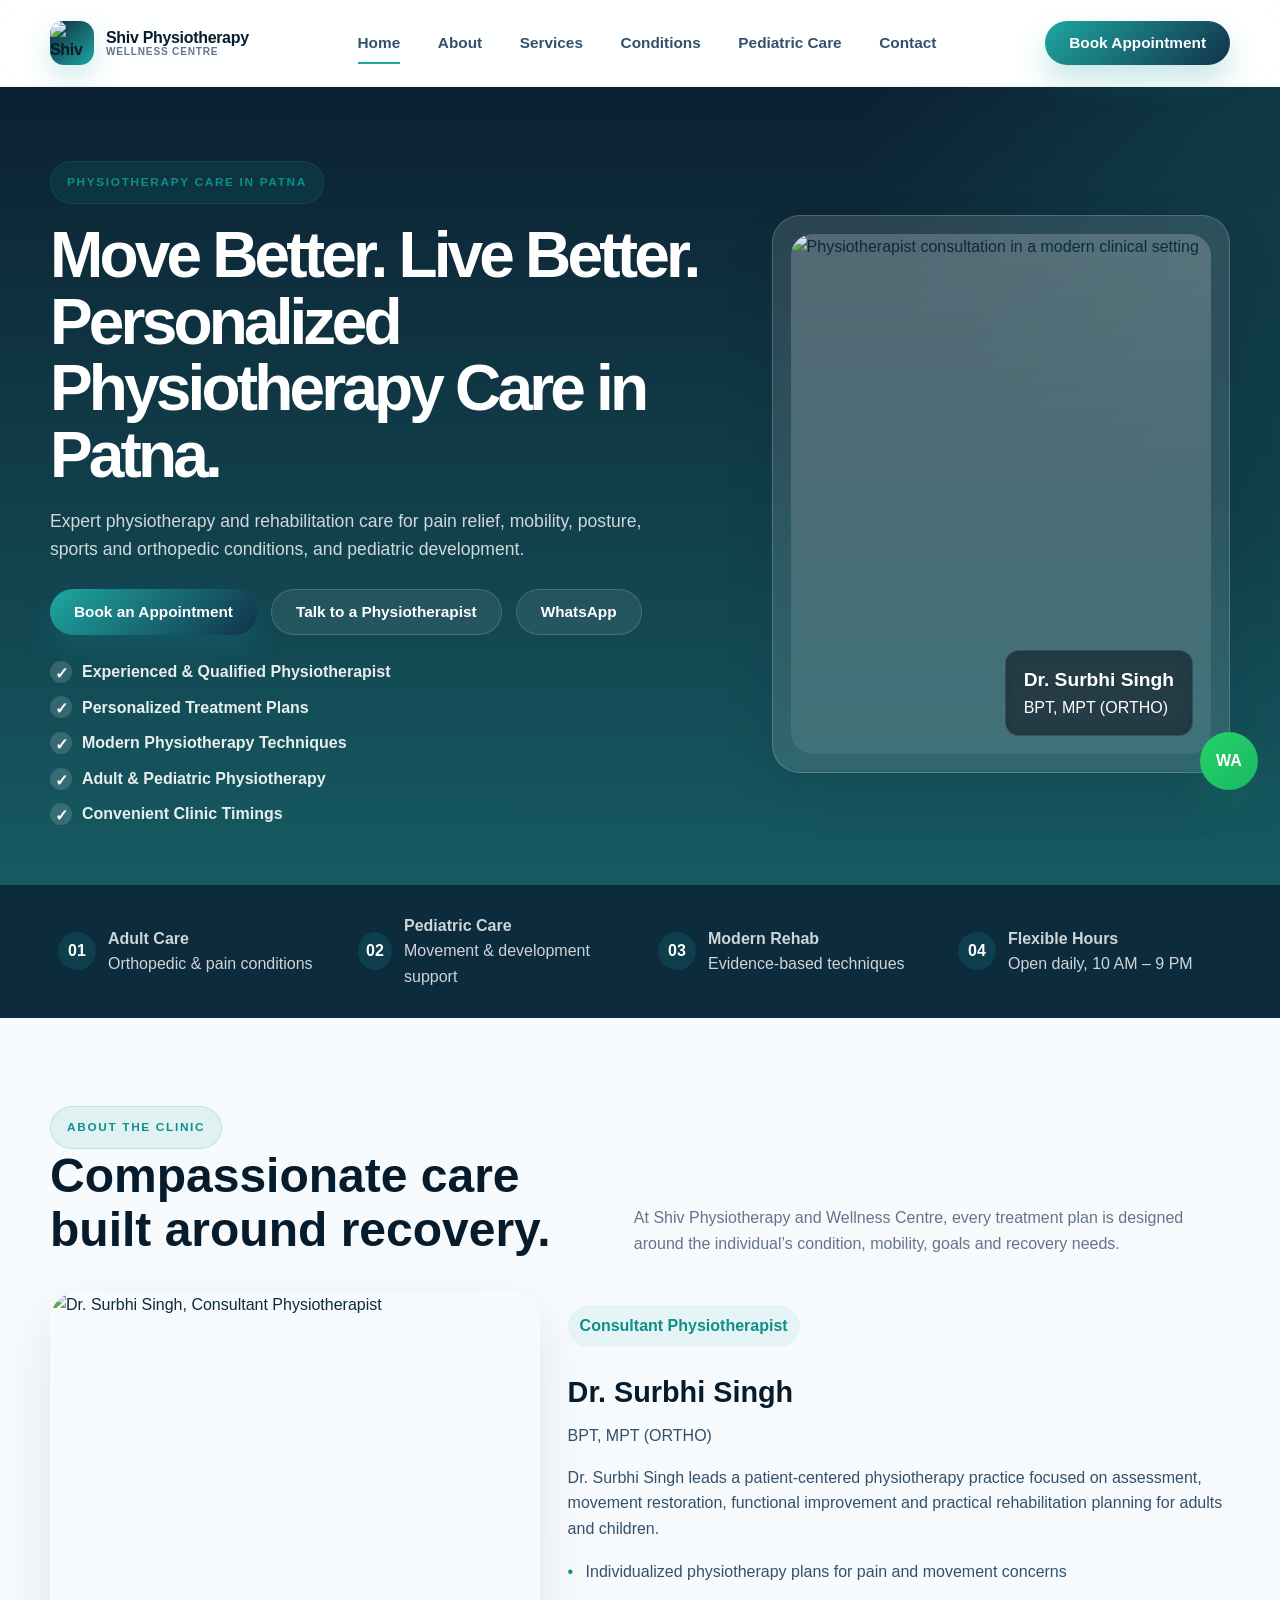
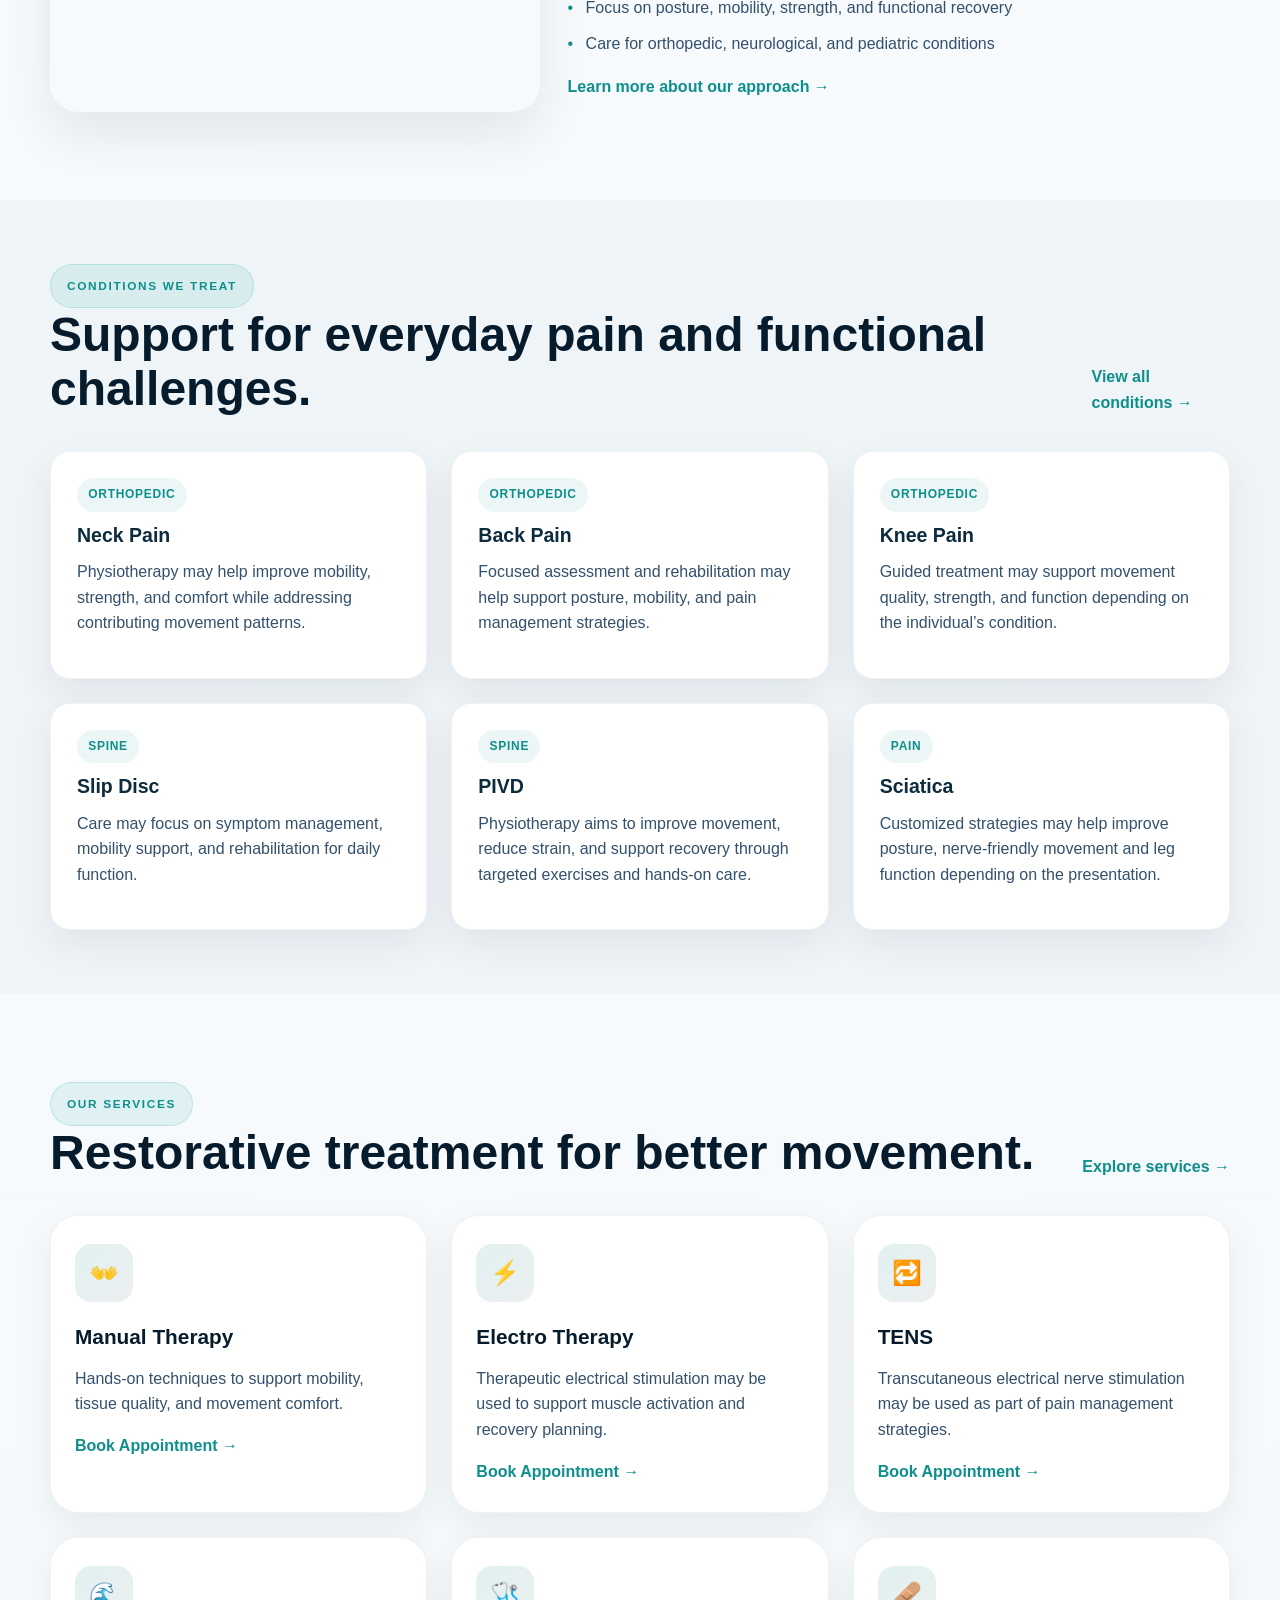
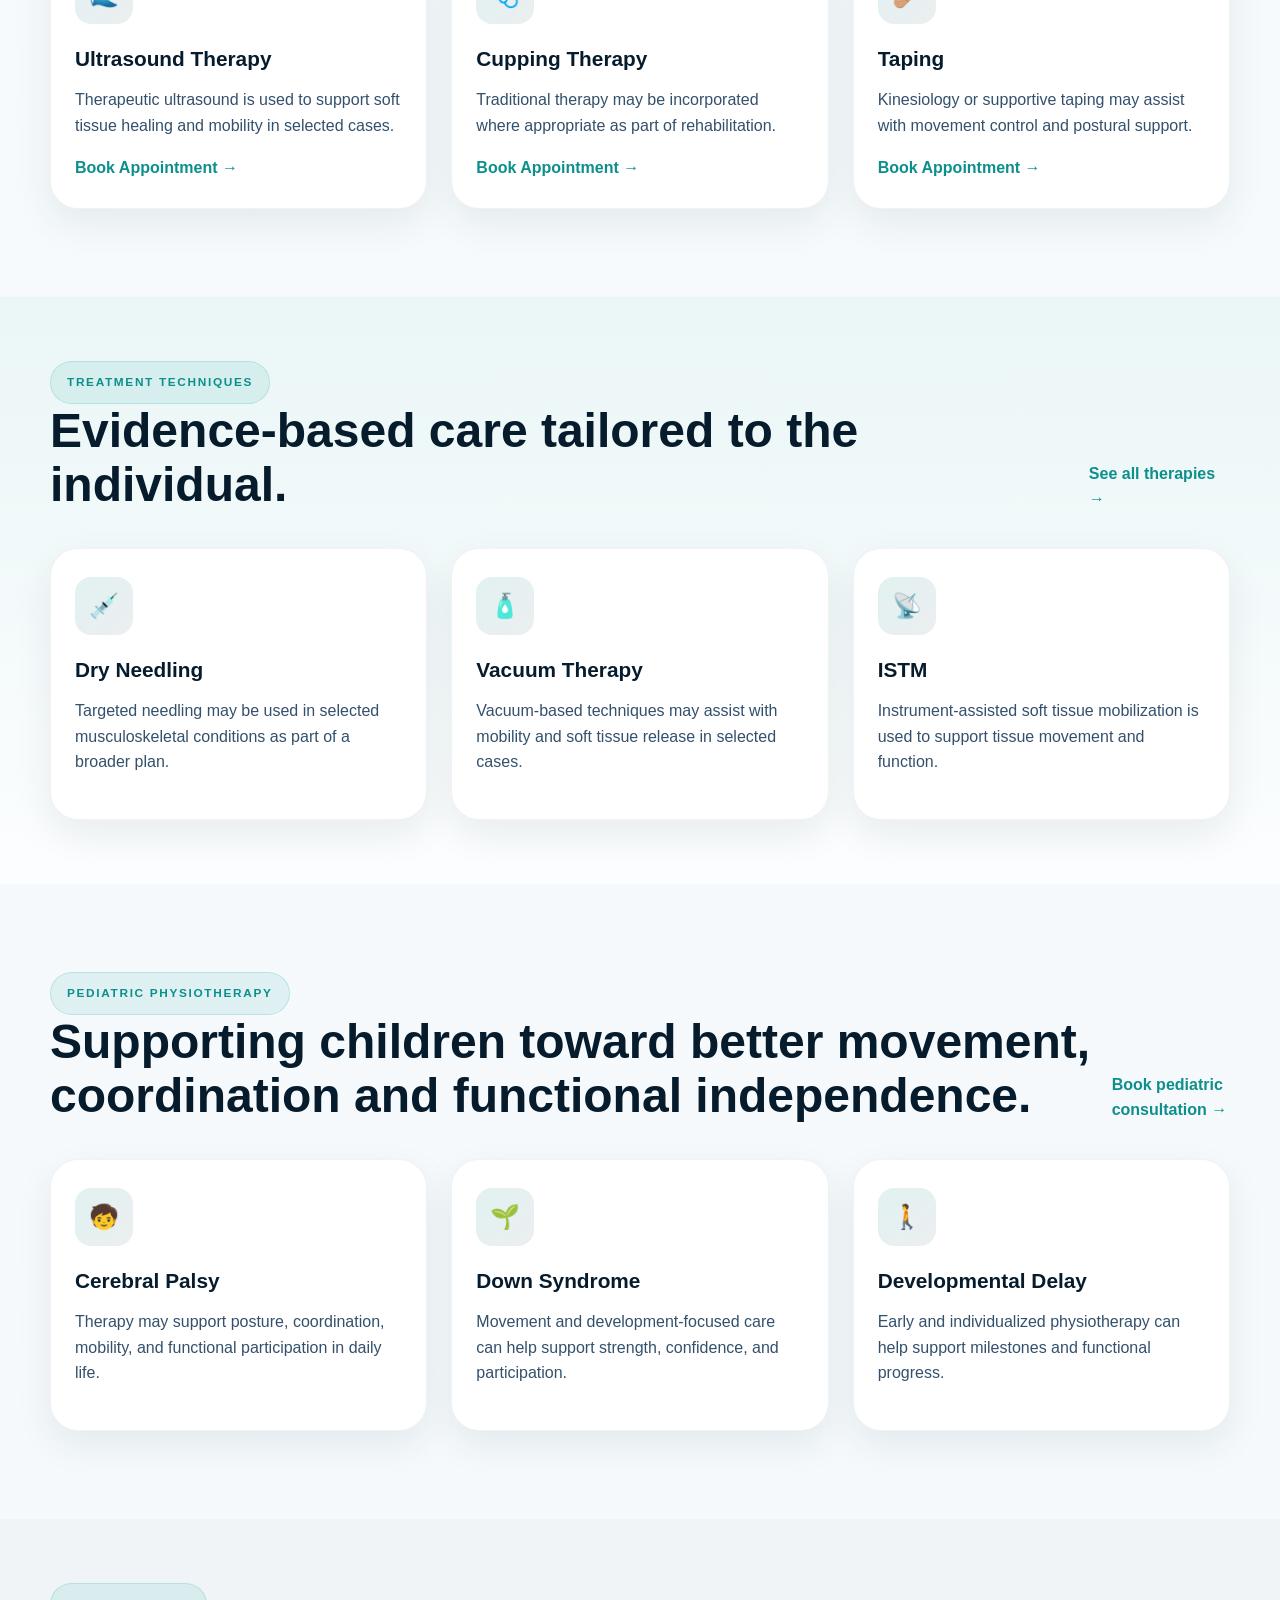
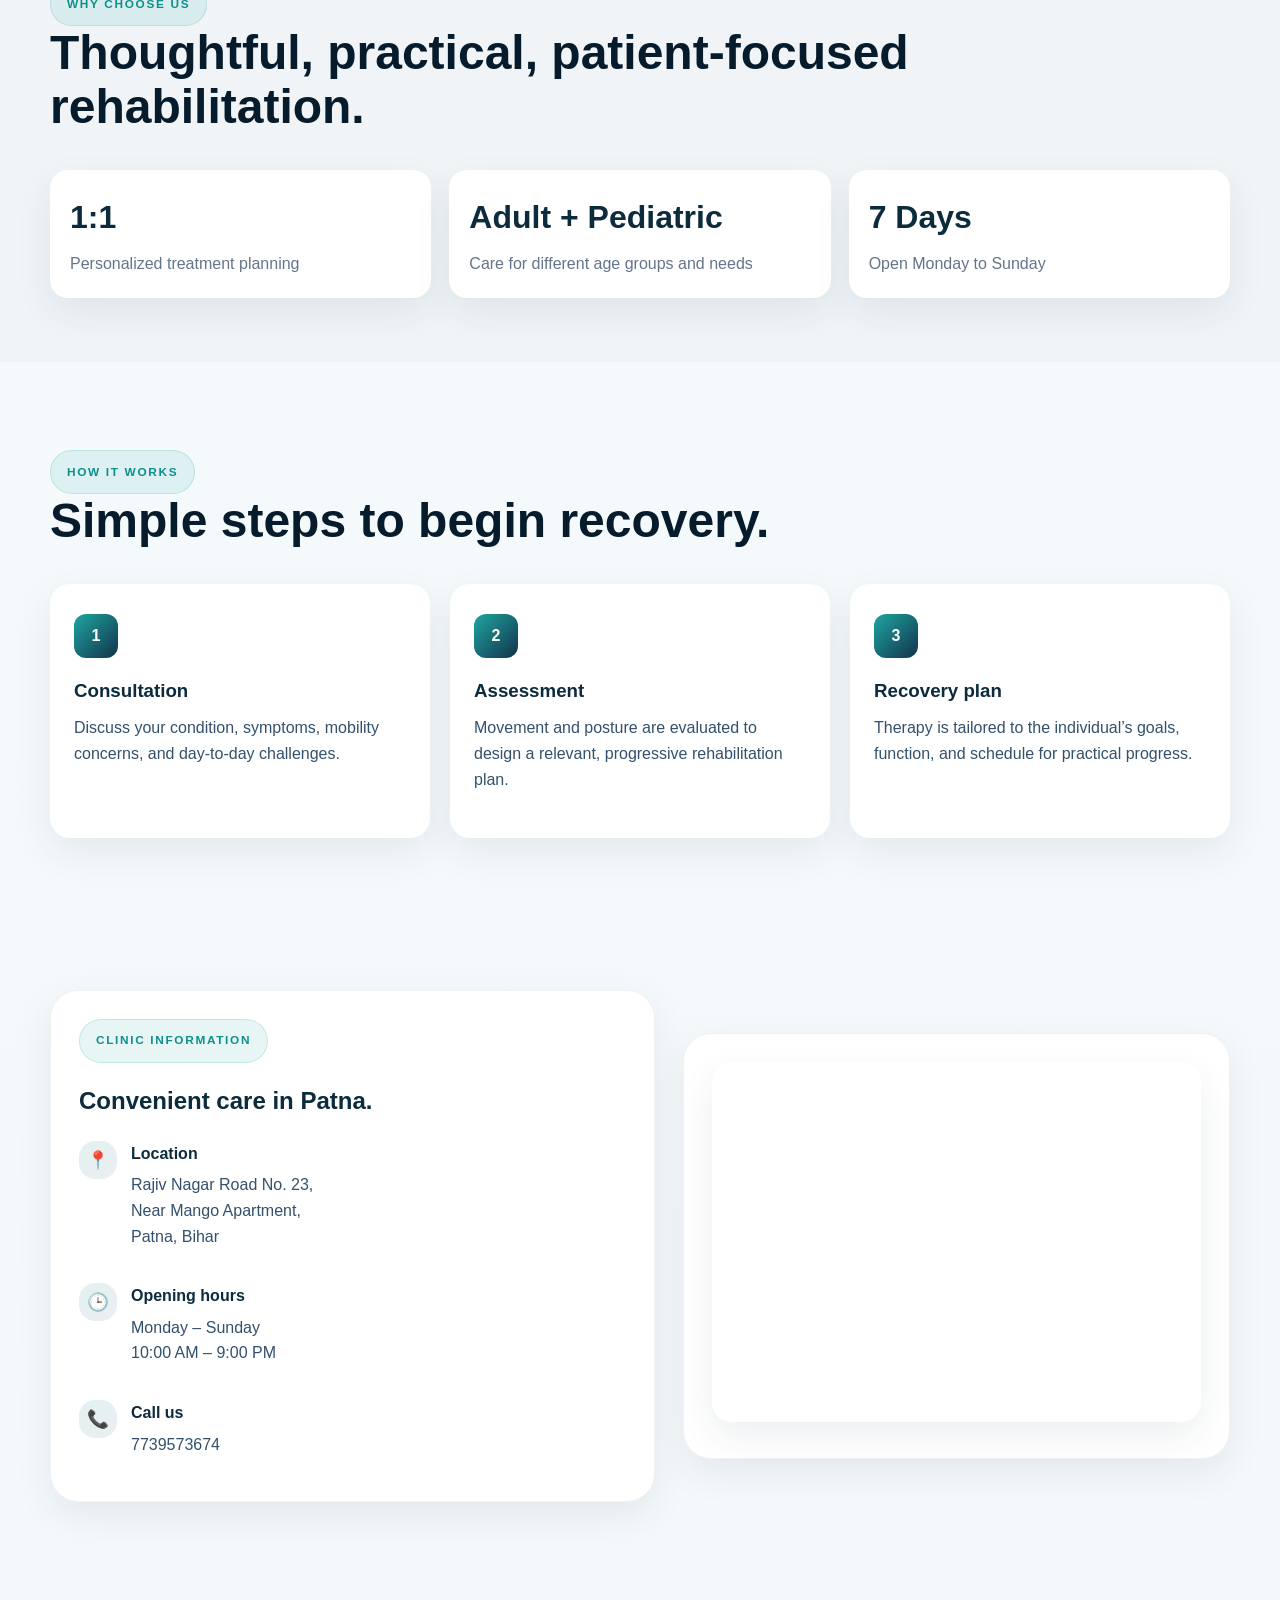
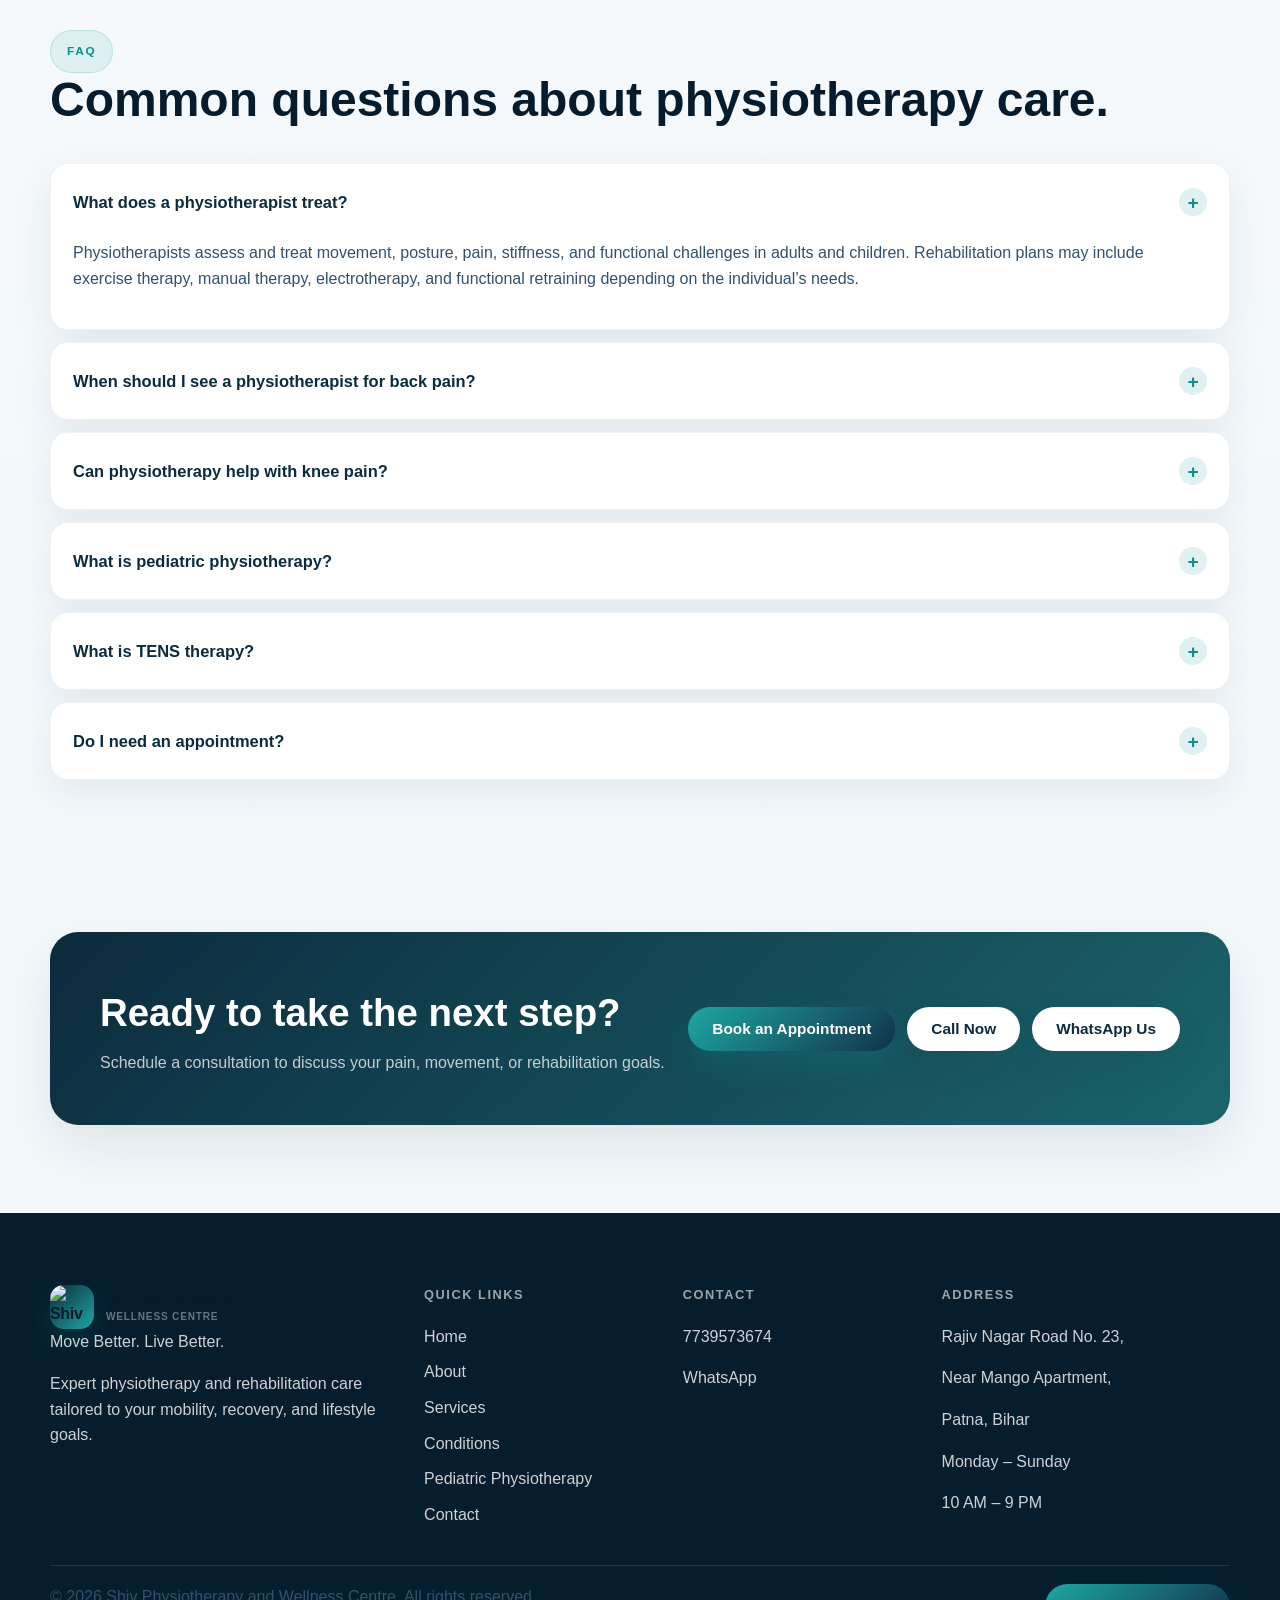
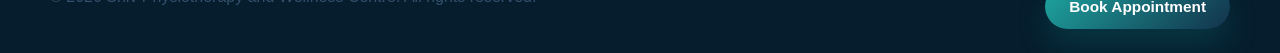
==== commit ed4d0e39: "done" ====
--- a/index.html
+++ b/index.html
@@ -22,8 +22,8 @@
   <body>
     <header class="site-header">
       <div class="container nav">
-        <a href="/" class="brand" aria-label="Shiv Physiotherapy and Wellness Centre home">
-          <img src="http://127.0.0.1:8000/images/logo.png" alt="Shiv Physiotherapy and Wellness Centre logo" class="brand-mark" />
+        <a href="https://shivphysiotherapy.in/" class="brand" aria-label="Shiv Physiotherapy and Wellness Centre home">
+          <img src="https://shivphysiotherapy.in/images/logo.png" alt="Shiv Physiotherapy and Wellness Centre logo" class="brand-mark" />
           <span class="brand-text">
             <span>Shiv Physiotherapy</span>
             <small>Wellness Centre</small>
@@ -70,7 +70,7 @@
 
           <div class="hero-card reveal">
             <div class="doctor-visual">
-              <img src="http://127.0.0.1:8000/images/dr-surbhi-singh.png" alt="Physiotherapist consultation in a modern clinical setting" />
+              <img src="https://shivphysiotherapy.in/images/dr-surbhi-singh.png" alt="Physiotherapist consultation in a modern clinical setting" />
               <div class="glass-badge">
                 <strong>Dr. Surbhi Singh</strong>
                 <span>BPT, MPT (ORTHO)</span>
@@ -113,7 +113,7 @@
 
           <div class="doctor-brief reveal">
             <div class="doctor-photo">
-              <img src="http://127.0.0.1:8000/images/shurbhi.jpeg?auto=format&fit=crop&w=900&q=80" alt="Dr. Surbhi Singh, Consultant Physiotherapist" />
+              <img src="https://shivphysiotherapy.in/images/shurbhi.jpeg?auto=format&fit=crop&w=900&q=80" alt="Dr. Surbhi Singh, Consultant Physiotherapist" />
             </div>
             <div class="doctor-copy">
               <span class="cred-pill">Consultant Physiotherapist</span>
@@ -468,7 +468,7 @@
         <div class="footer-grid">
           <div class="footer-brand">
             <a href="/" class="brand" aria-label="Shiv Physiotherapy home">
-              <img src="http://127.0.0.1:8000/images/logo.png" alt="Shiv Physiotherapy and Wellness Centre logo" class="brand-mark" />
+              <img src="https://shivphysiotherapy.in/images/logo.png" alt="Shiv Physiotherapy and Wellness Centre logo" class="brand-mark" />
               <span class="brand-text">
                 <span>Shiv Physiotherapy</span>
                 <small>Wellness Centre</small>
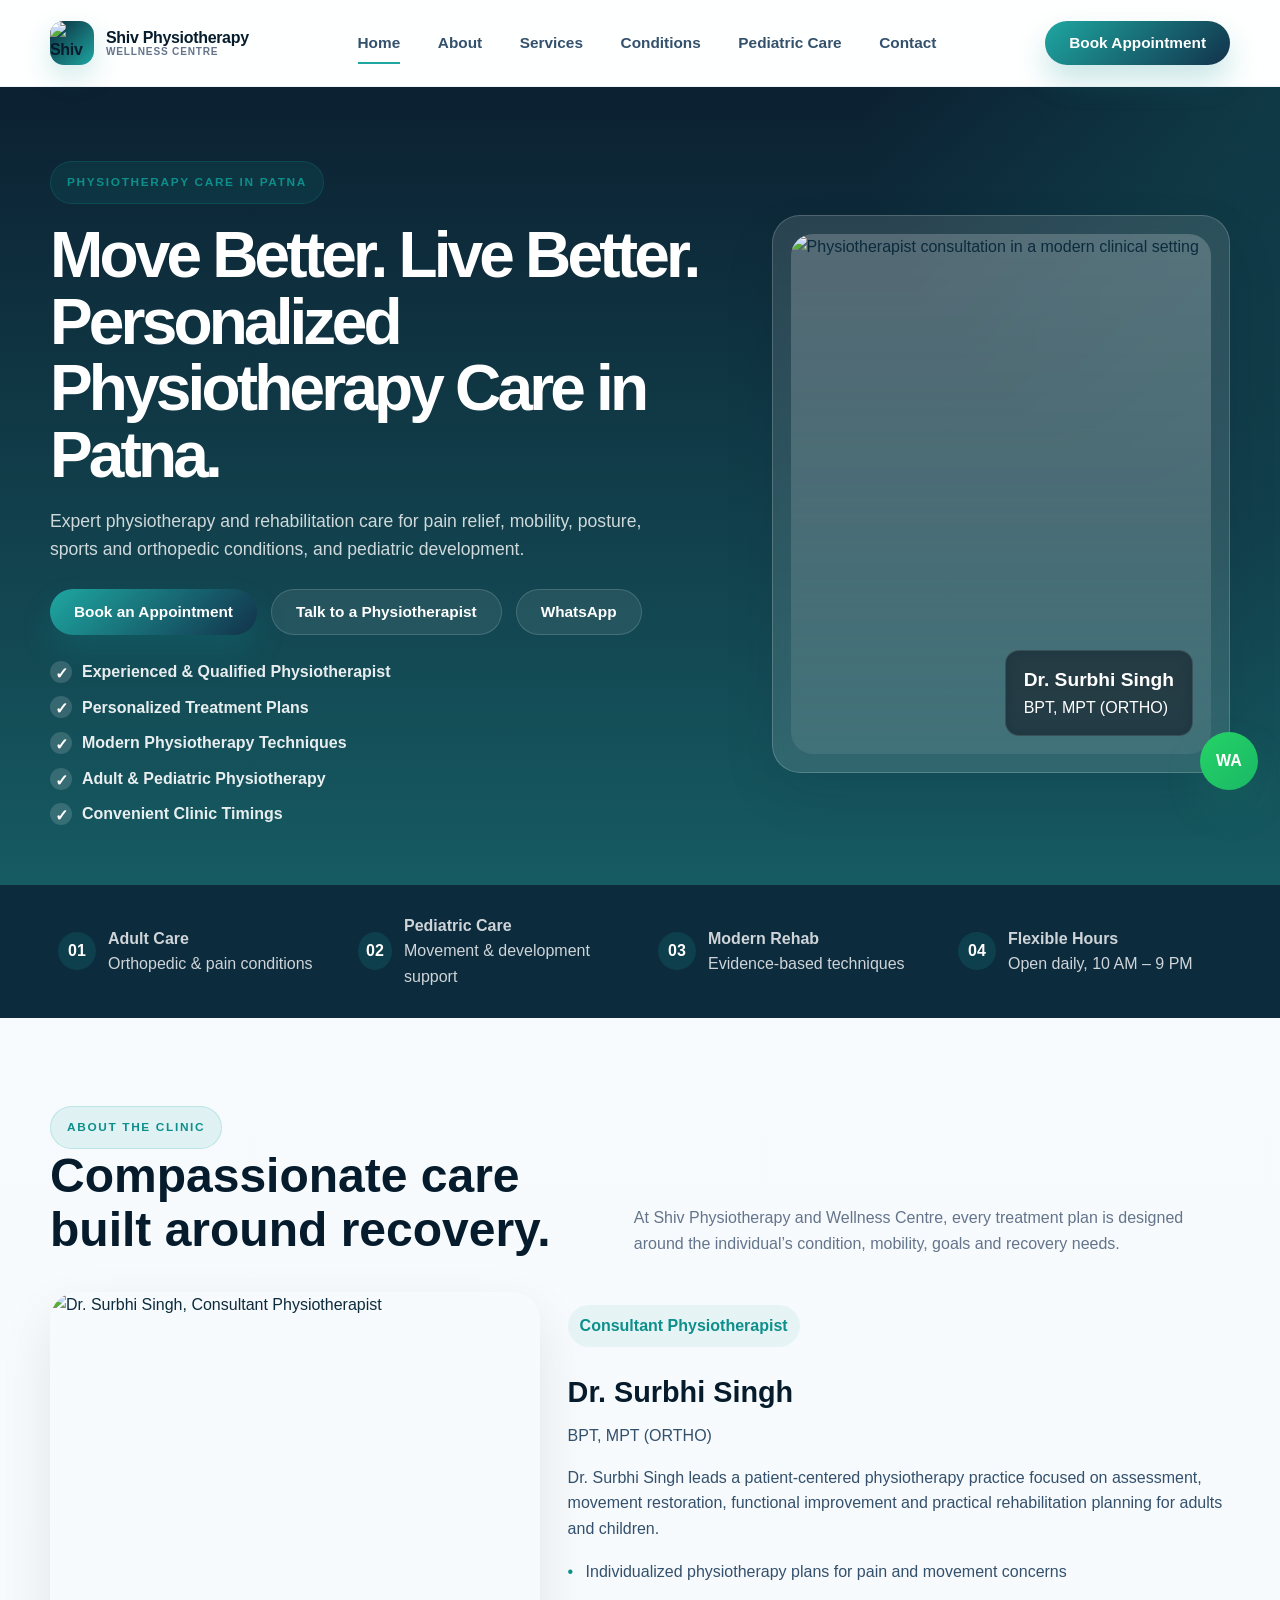
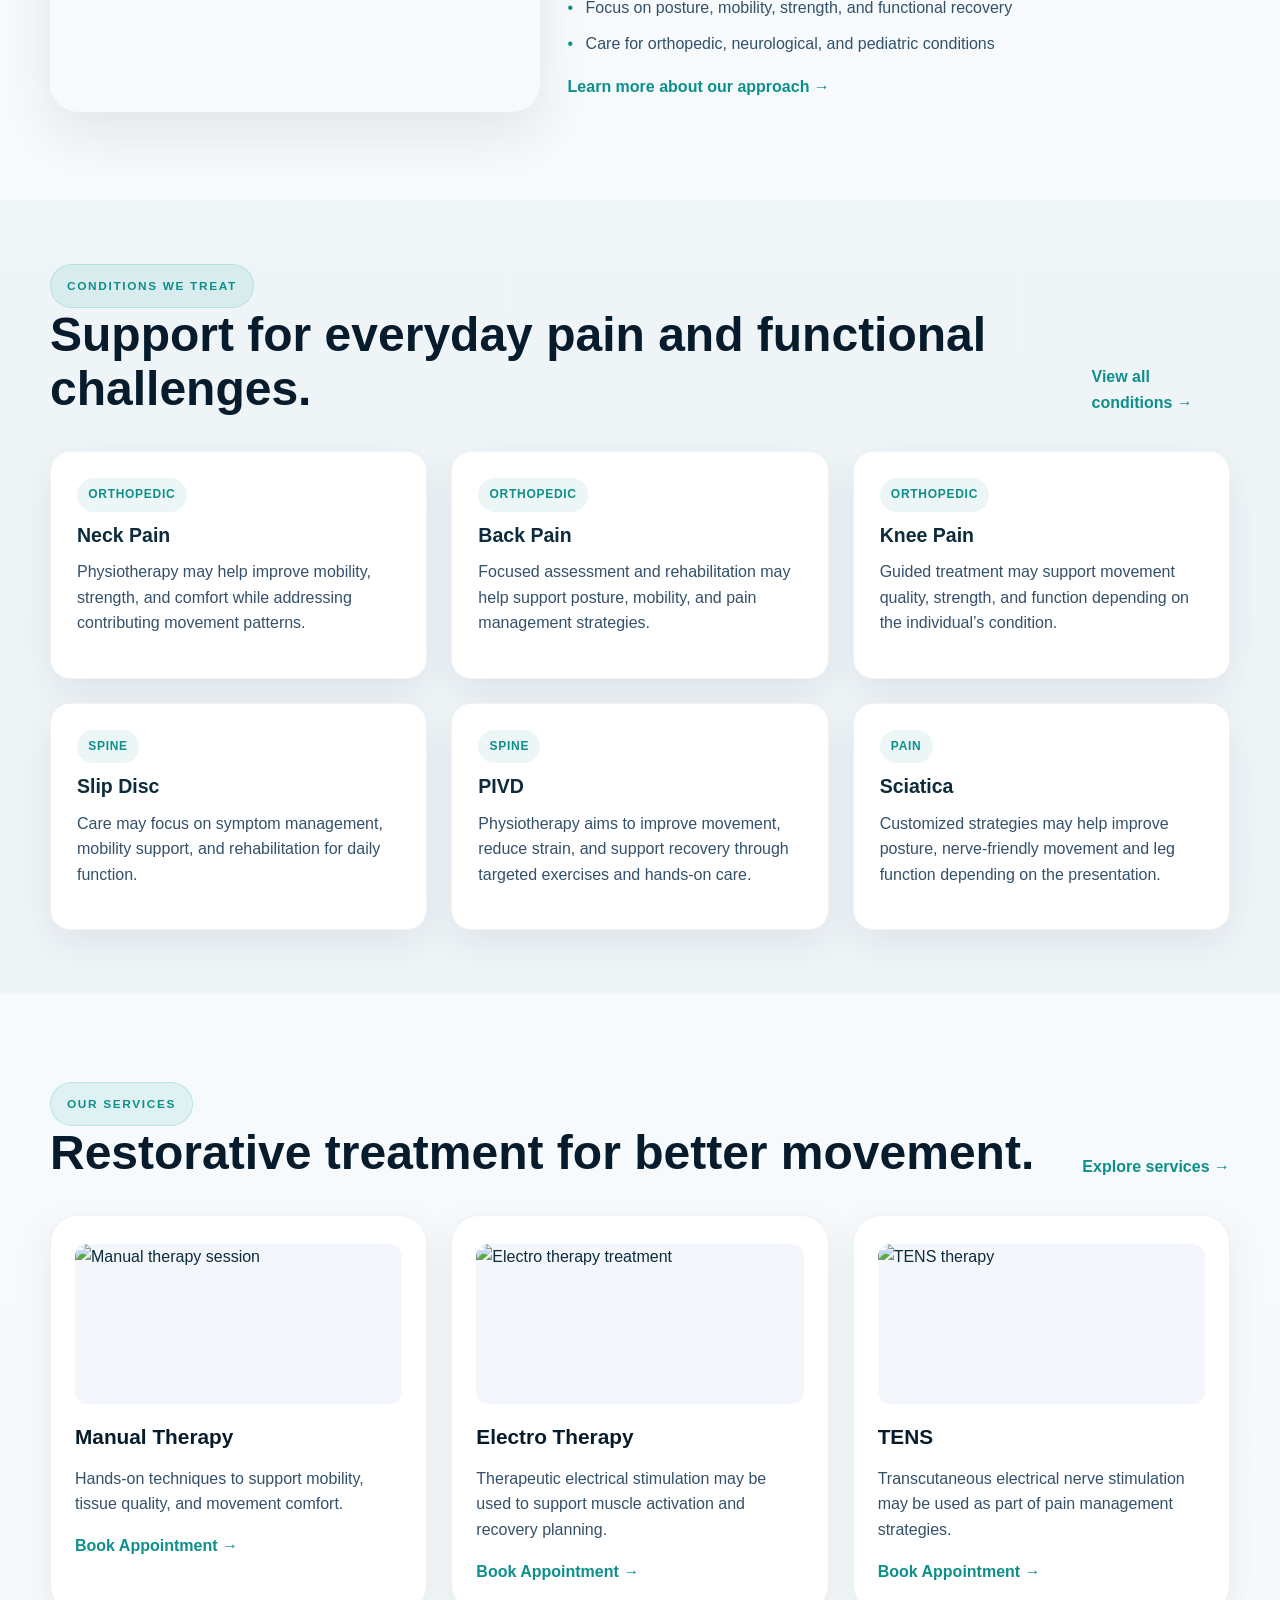
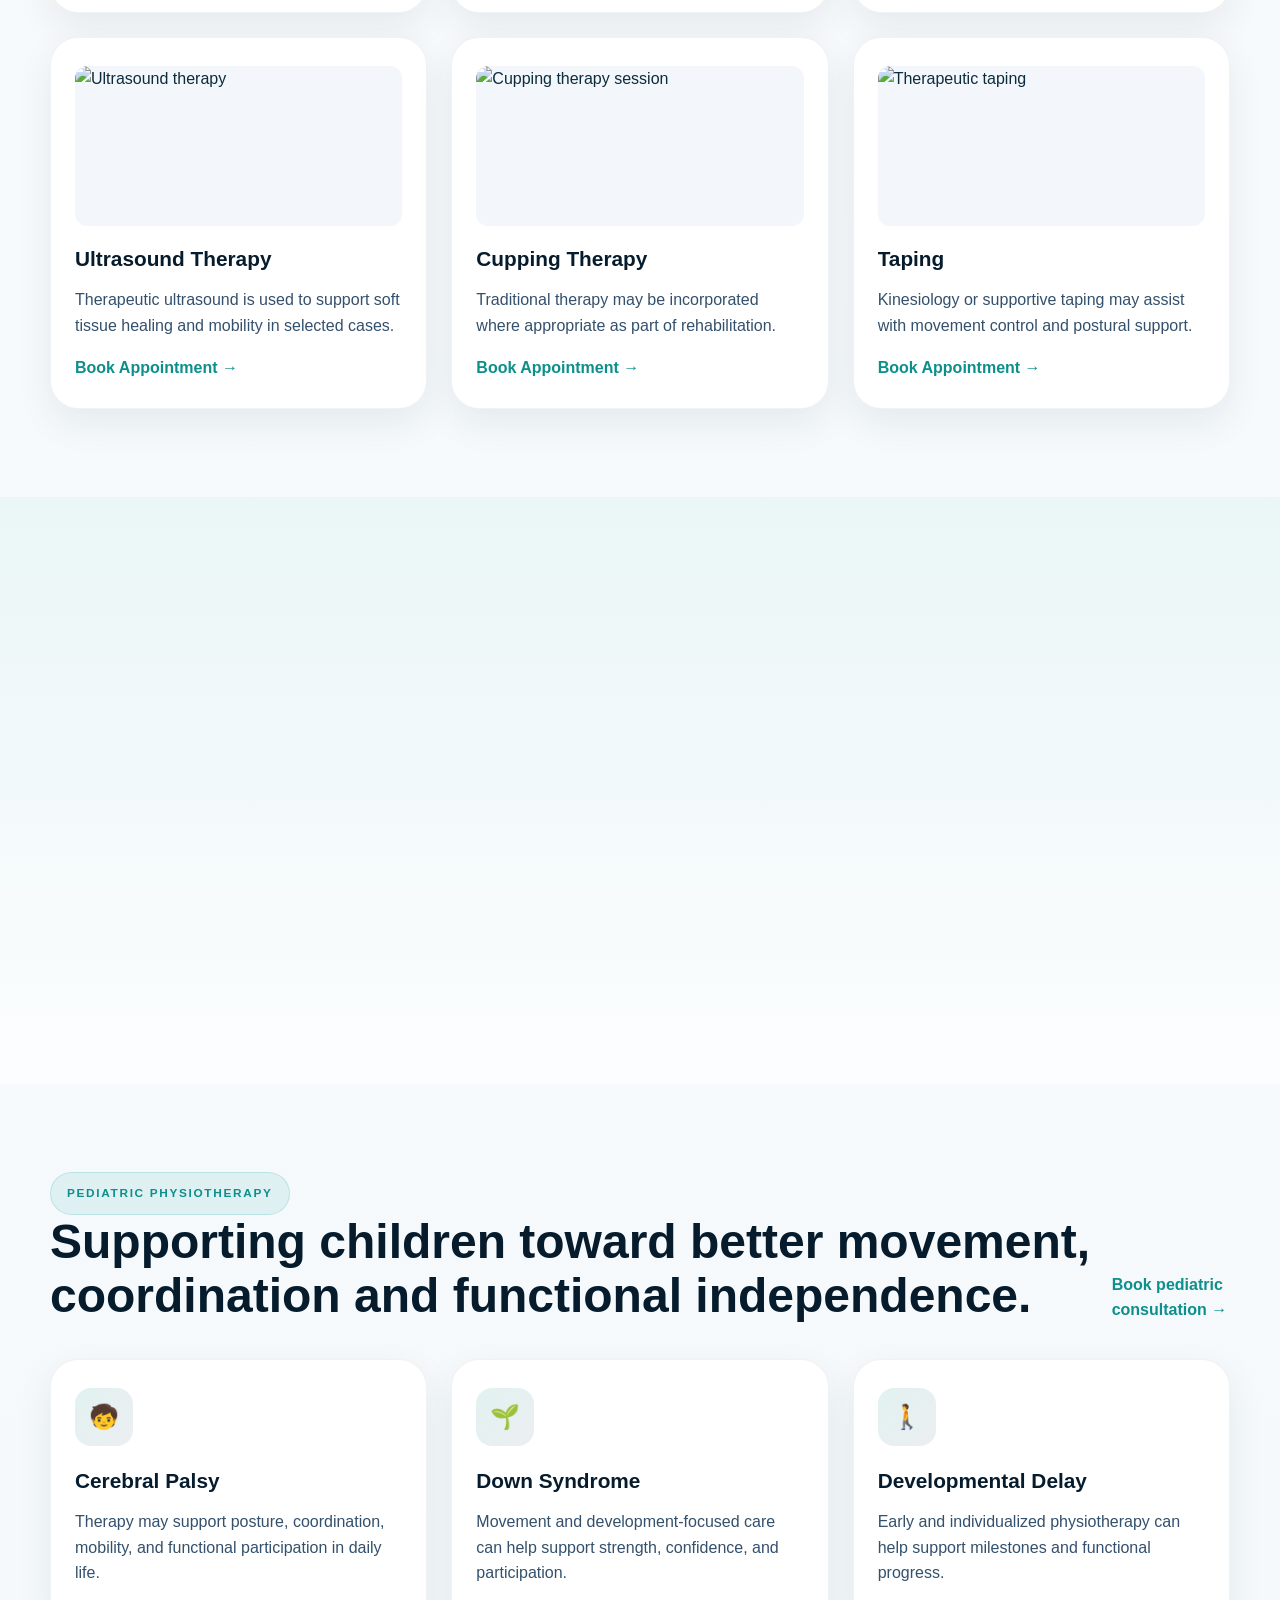
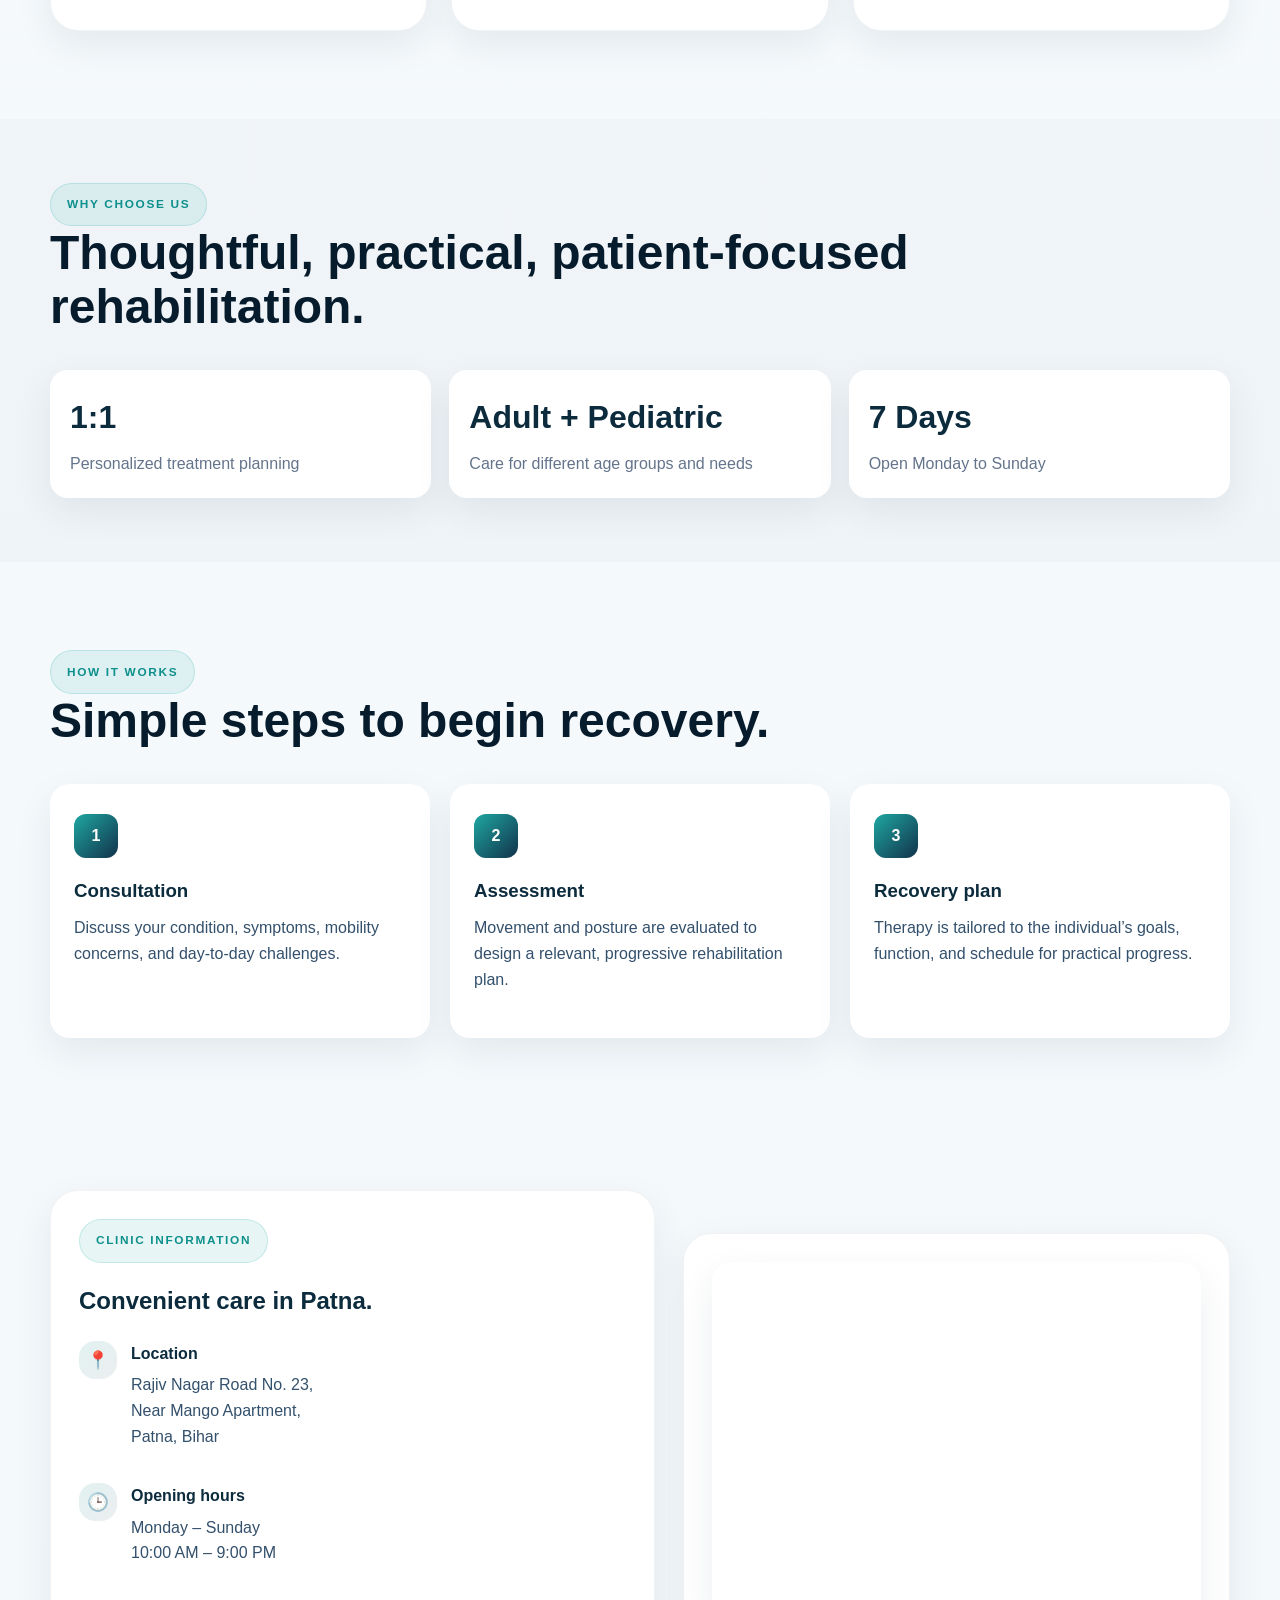
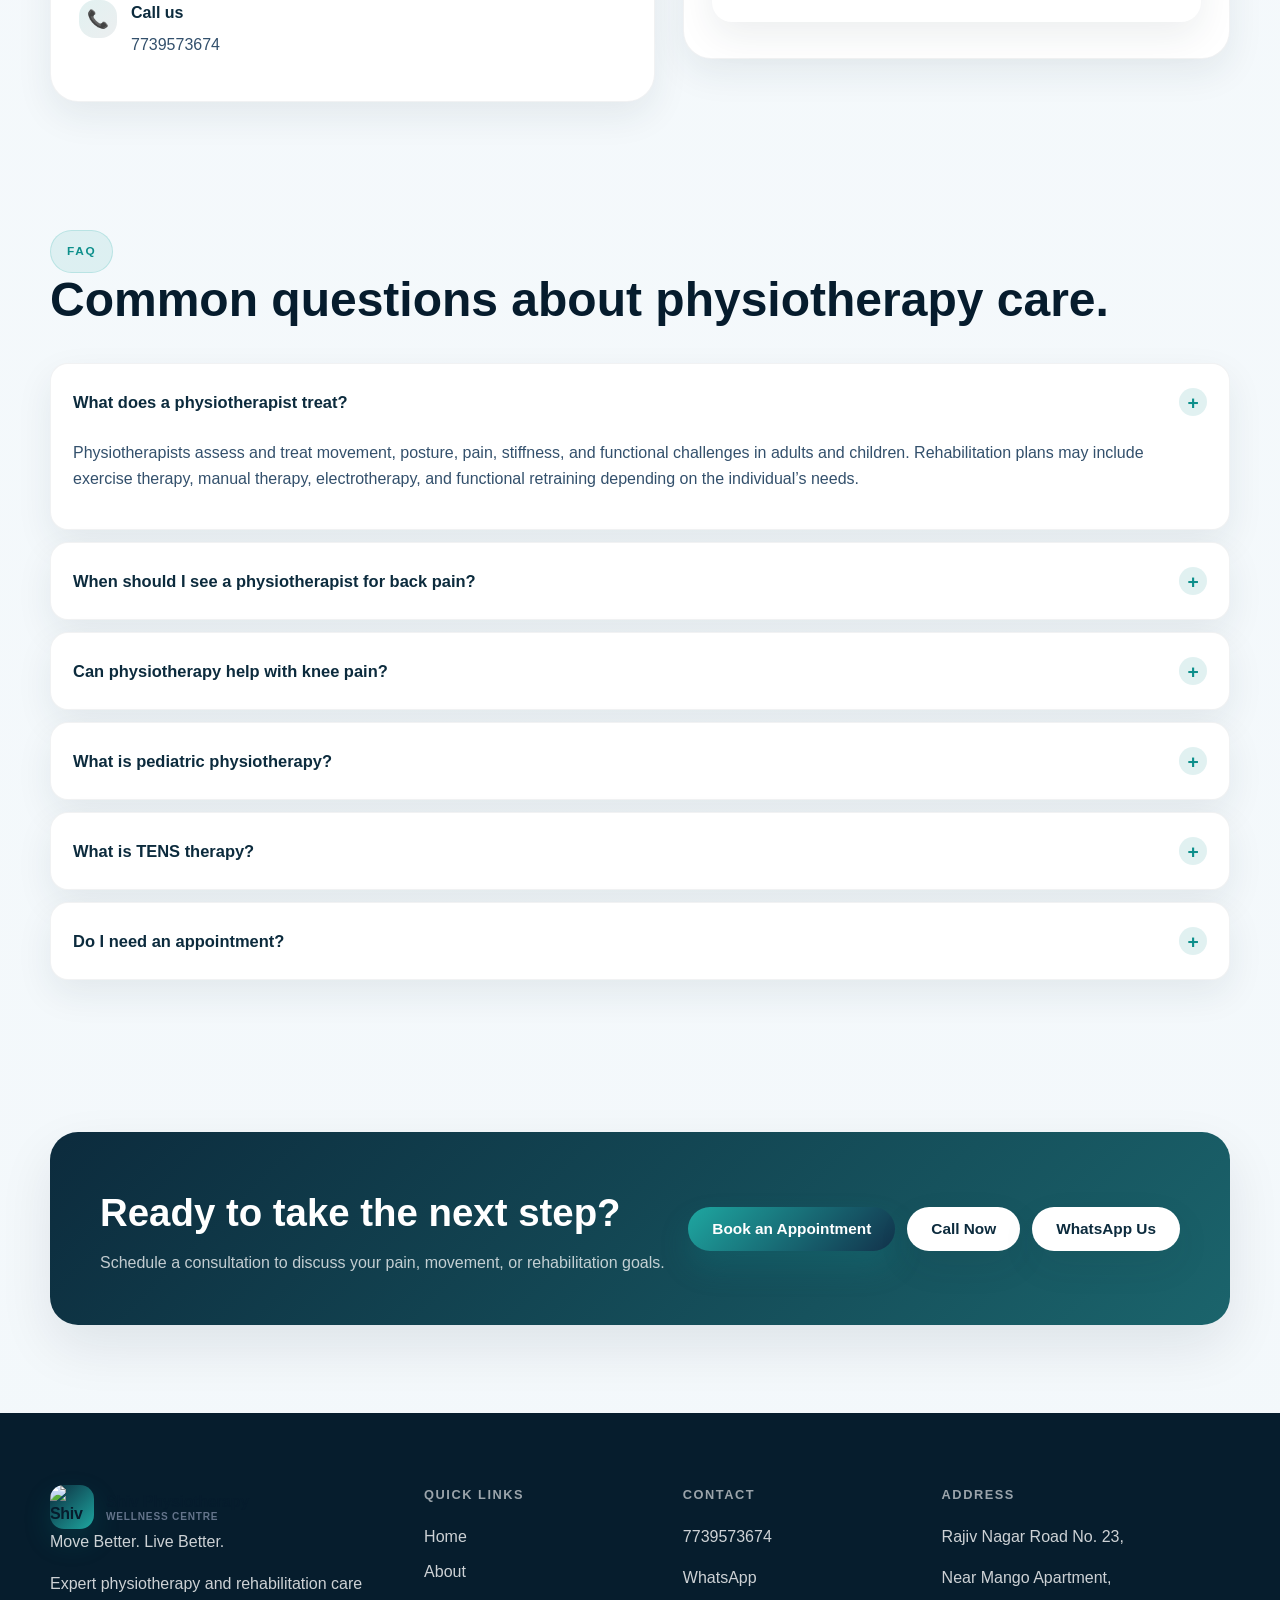
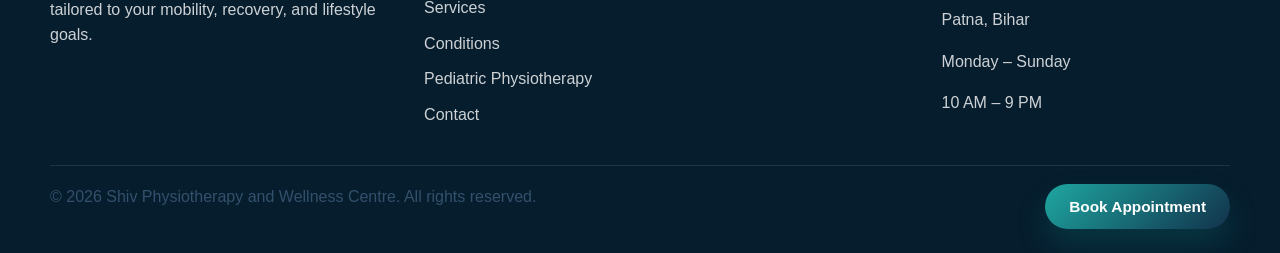
==== commit c52414fb: "add images" ====
--- a/index.html
+++ b/index.html
@@ -6,11 +6,11 @@
     <title>Shiv Physiotherapy and Wellness Centre | Physiotherapist in Patna</title>
     <meta name="description" content="Shiv Physiotherapy and Wellness Centre in Patna offers expert physiotherapy care for pain relief, mobility, posture, orthopedic and pediatric rehabilitation with personalized treatment plans." />
     <meta name="keywords" content="Physiotherapist in Patna, physiotherapy clinic in Patna, physiotherapist near Rajiv Nagar Patna, physiotherapy treatment in Patna, back pain physiotherapy Patna, neck pain physiotherapy Patna, knee pain physiotherapy Patna, pediatric physiotherapy Patna" />
-    <link rel="canonical" href="https://shivphysiotherapypatna.com/" />
+    <link rel="canonical" href="https://shivphysiotherapypatna.in/" />
     <meta property="og:type" content="website" />
     <meta property="og:title" content="Shiv Physiotherapy and Wellness Centre | Physiotherapist in Patna" />
     <meta property="og:description" content="Expert physiotherapy and rehabilitation care for pain relief, mobility, posture, sports and orthopedic conditions, and pediatric development in Patna." />
-    <meta property="og:url" content="https://shivphysiotherapypatna.com/" />
+    <meta property="og:url" content="https://shivphysiotherapypatna.in/" />
     <meta property="og:image" content="https://images.unsplash.com/photo-1576091160550-2173dba999ef?auto=format&fit=crop&w=1200&q=80" />
     <meta name="twitter:card" content="summary_large_image" />
     <meta name="twitter:title" content="Shiv Physiotherapy and Wellness Centre | Physiotherapist in Patna" />
@@ -188,37 +188,49 @@
 
           <div class="service-grid reveal">
             <article class="card">
-              <div class="icon-box">👐</div>
+              <div class="card-media">
+                <img src="https://shivphysiotherapy.in/images/manual-therapy.jpg" alt="Manual therapy session" class="service-img" />
+              </div>
               <h3>Manual Therapy</h3>
               <p>Hands-on techniques to support mobility, tissue quality, and movement comfort.</p>
               <a class="inline-cta" href="/book-appointment.html">Book Appointment →</a>
             </article>
             <article class="card">
-              <div class="icon-box">⚡</div>
+              <div class="card-media">
+                <img src="https://shivphysiotherapy.in/images/electro-therapy.jpg" alt="Electro therapy treatment" class="service-img" />
+              </div>
               <h3>Electro Therapy</h3>
               <p>Therapeutic electrical stimulation may be used to support muscle activation and recovery planning.</p>
               <a class="inline-cta" href="/book-appointment.html">Book Appointment →</a>
             </article>
             <article class="card">
-              <div class="icon-box">🔁</div>
+              <div class="card-media">
+                <img src="https://shivphysiotherapy.in/images/tens-therapy.jpg" alt="TENS therapy" class="service-img" />
+              </div>
               <h3>TENS</h3>
               <p>Transcutaneous electrical nerve stimulation may be used as part of pain management strategies.</p>
               <a class="inline-cta" href="/book-appointment.html">Book Appointment →</a>
             </article>
             <article class="card">
-              <div class="icon-box">🌊</div>
+              <div class="card-media">
+                <img src="https://shivphysiotherapy.in/images/ultrasound-therapy.jpg" alt="Ultrasound therapy" class="service-img" />
+              </div>
               <h3>Ultrasound Therapy</h3>
               <p>Therapeutic ultrasound is used to support soft tissue healing and mobility in selected cases.</p>
               <a class="inline-cta" href="/book-appointment.html">Book Appointment →</a>
             </article>
             <article class="card">
-              <div class="icon-box">🩺</div>
+              <div class="card-media">
+                <img src="https://shivphysiotherapy.in/images/cupping-therapy.jpg" alt="Cupping therapy session" class="service-img" />
+              </div>
               <h3>Cupping Therapy</h3>
               <p>Traditional therapy may be incorporated where appropriate as part of rehabilitation.</p>
               <a class="inline-cta" href="/book-appointment.html">Book Appointment →</a>
             </article>
             <article class="card">
-              <div class="icon-box">🩹</div>
+              <div class="card-media">
+                <img src="https://shivphysiotherapy.in/images/taping-therapy.jpg" alt="Therapeutic taping" class="service-img" />
+              </div>
               <h3>Taping</h3>
               <p>Kinesiology or supportive taping may assist with movement control and postural support.</p>
               <a class="inline-cta" href="/book-appointment.html">Book Appointment →</a>
@@ -534,7 +546,7 @@
         "name": "Shiv Physiotherapy and Wellness Centre",
         "description": "Physiotherapy and rehabilitation clinic in Patna offering adult and pediatric care for musculoskeletal, neurological, and orthopedic needs.",
         "telephone": "+91-7739573674",
-        "url": "https://shivphysiotherapypatna.com/",
+        "url": "https://shivphysiotherapypatna.in/",
         "image": "https://images.unsplash.com/photo-1576091160550-2173dba999ef?auto=format&fit=crop&w=1200&q=80",
         "address": {
           "@type": "PostalAddress",
--- a/styles.css
+++ b/styles.css
@@ -457,6 +457,21 @@
   margin-bottom: 18px;
 }
 
+.service-img {
+  width: 100%;
+  height: 160px;
+  object-fit: cover;
+  border-radius: 12px;
+  display: block;
+}
+
+.card-media {
+  overflow: hidden;
+  border-radius: 12px;
+  margin-bottom: 16px;
+  background: var(--slate-100);
+}
+
 .card h3 {
   margin: 0 0 12px;
   font-size: 1.3rem;
